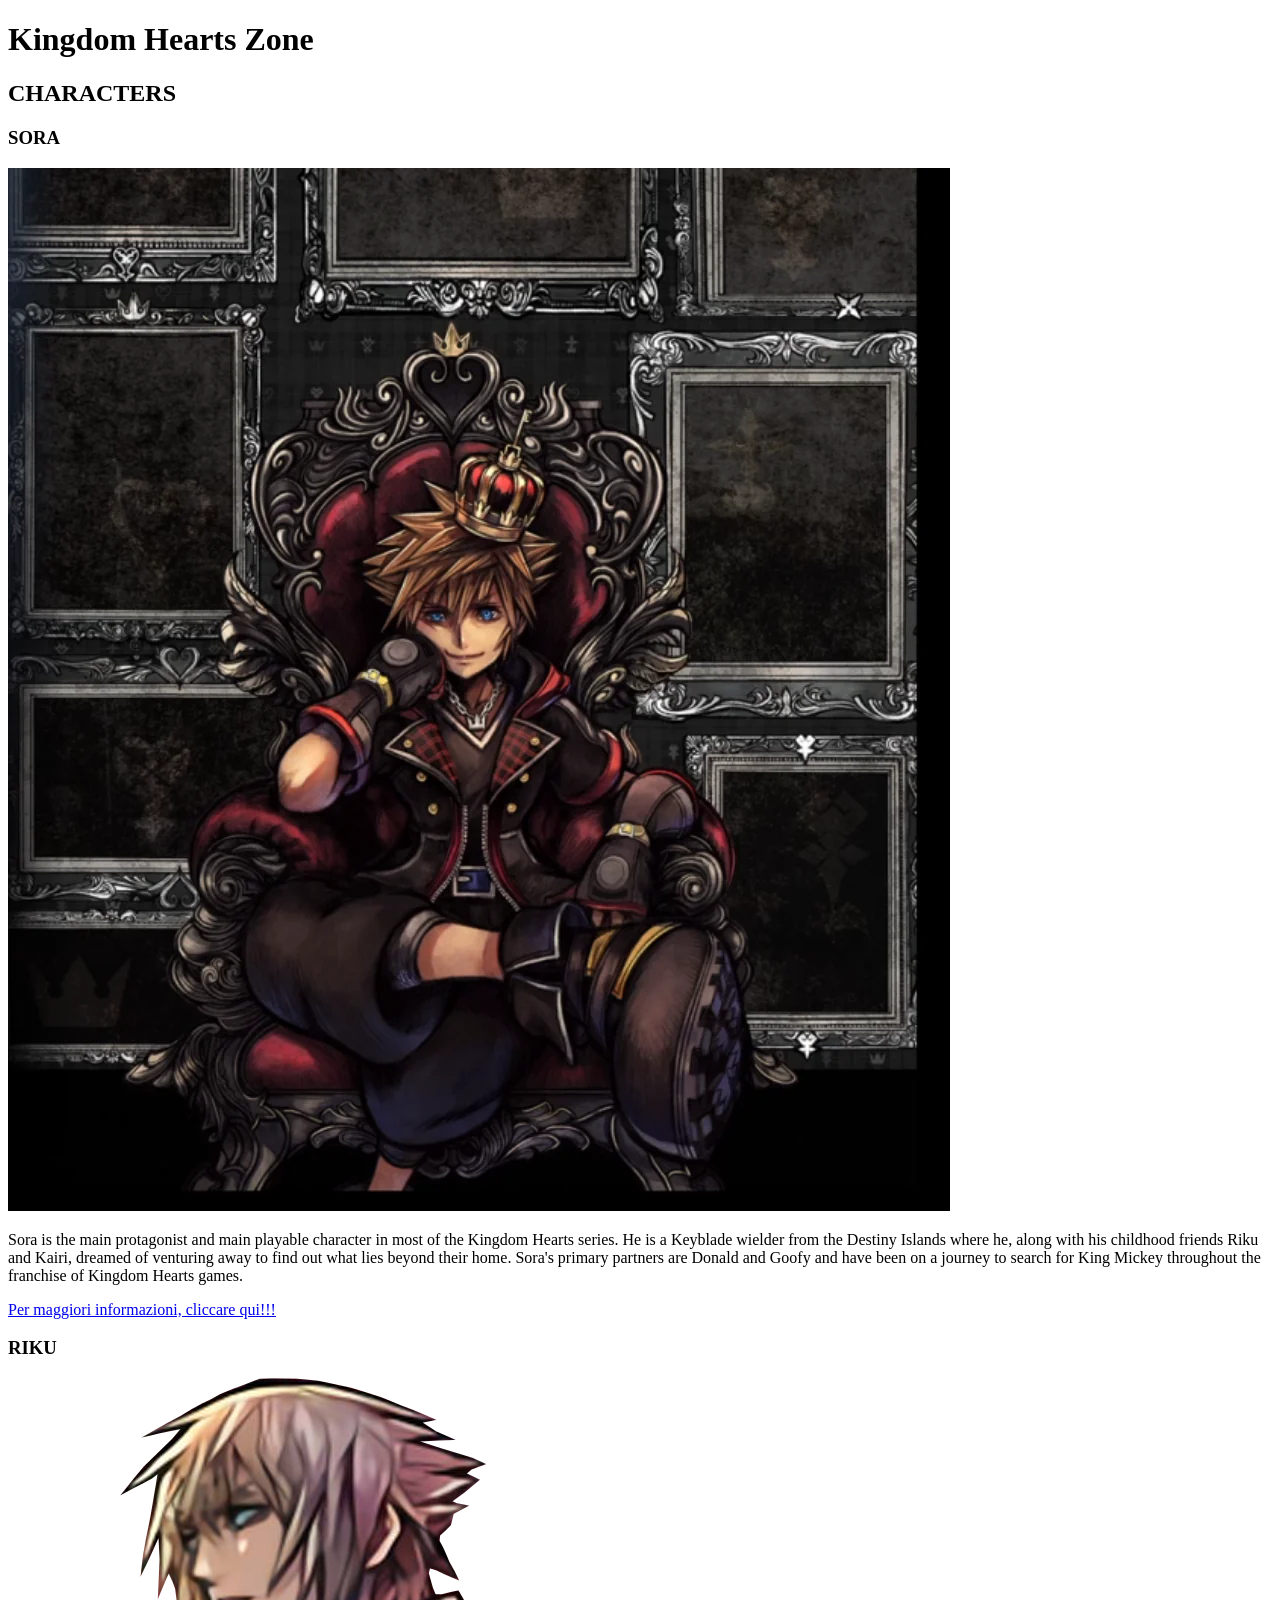
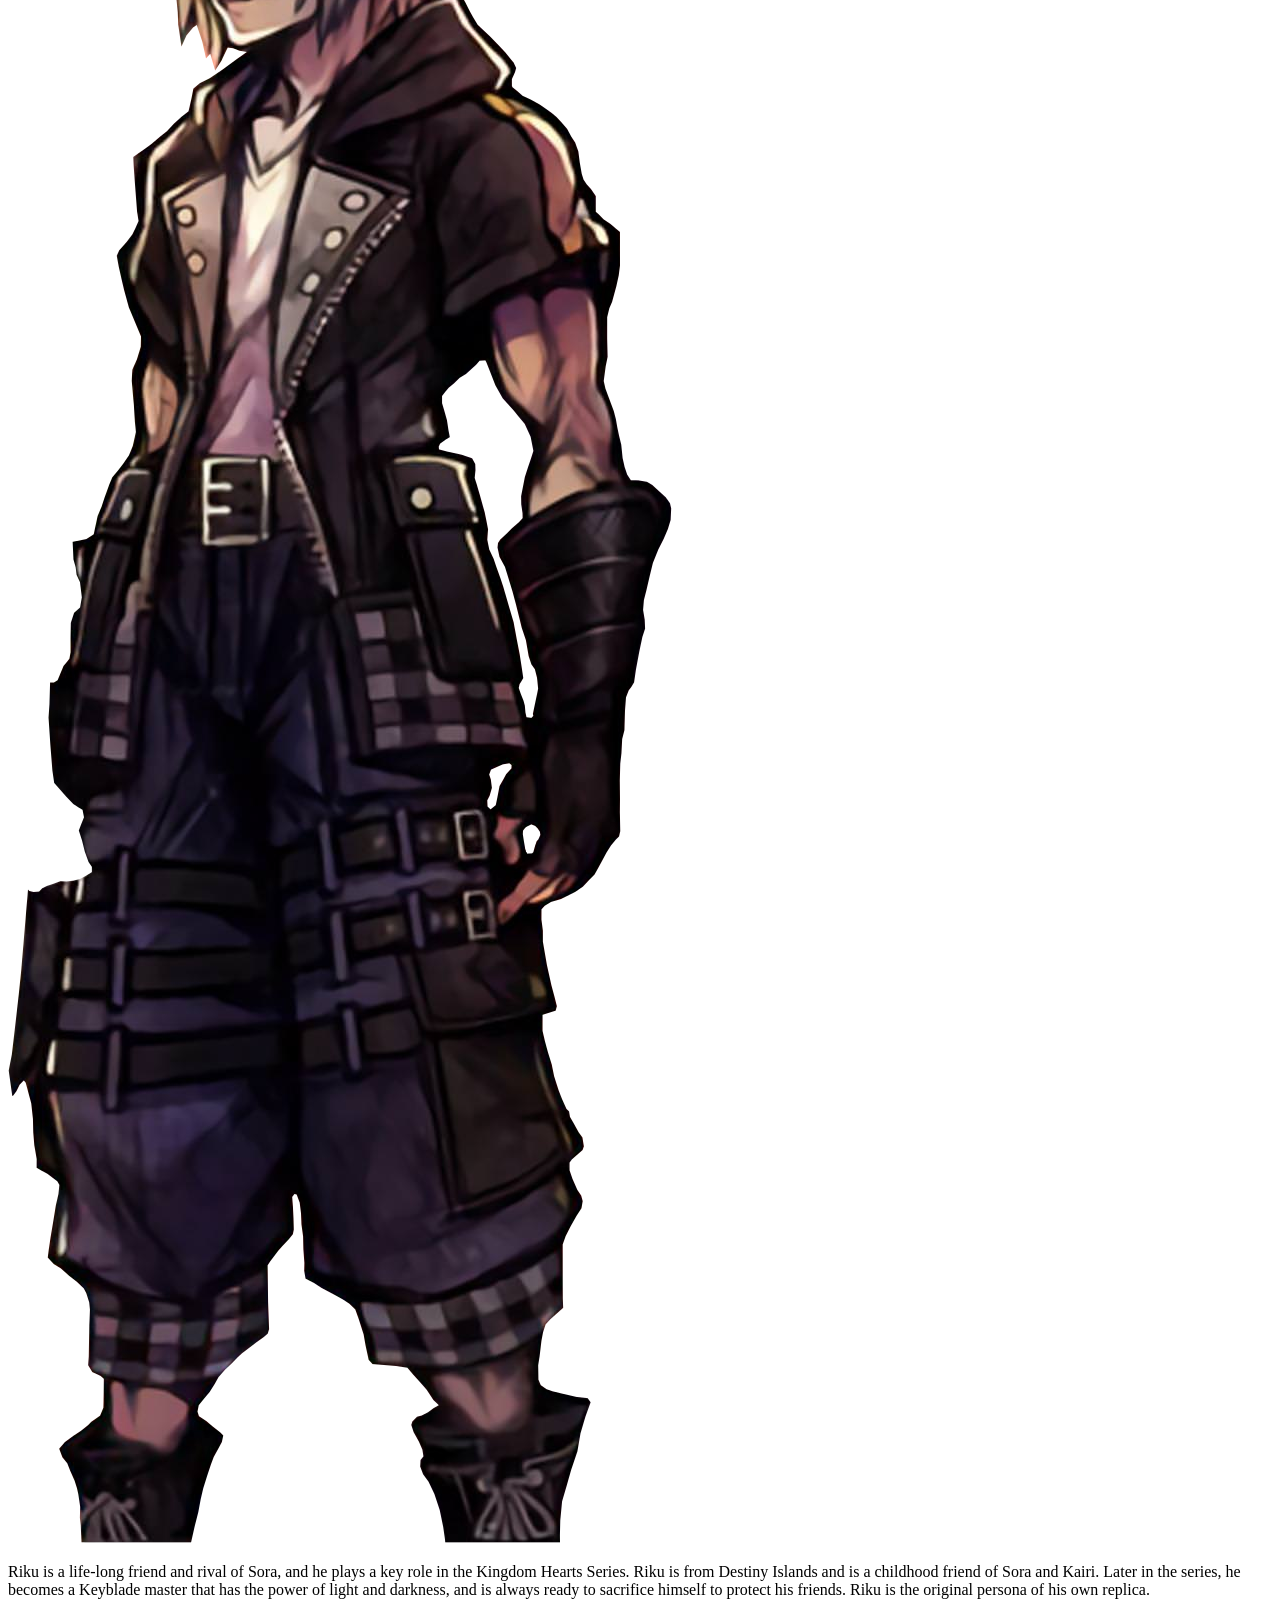
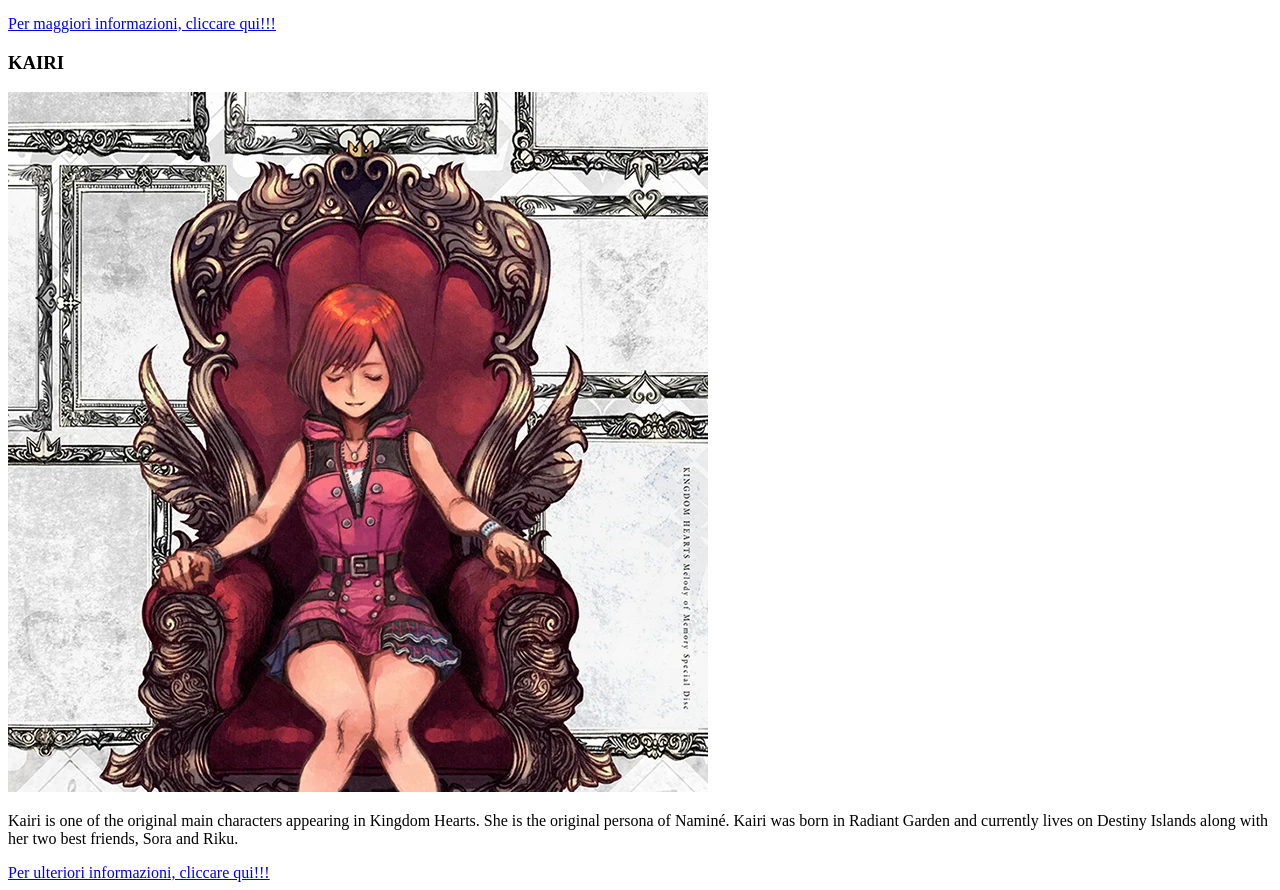
==== index.html @ a8faf241 "Primo passo Khzone" ====
<!DOCTYPE html>
<html lang="<it">
<head>
    <meta charset="UTF-8">
    <meta name="viewport" content="width=device-width, initial-scale=1.0">
    <b><title>KHZ</title></b>
</head>
<body>
     <div>
        <h1><b>Kingdom Hearts Zone</b></h1>
     </div>

<div>
           <h2>CHARACTERS</h2>

         <div>

            <h3><b>SORA</b></h3>

              <a href="https://kingdomhearts.fandom.com/wiki/Sora">
        
            <img src="./media/Sora.webp" title="Sora"></a>

              <p>Sora is the main protagonist and main playable character in most of the Kingdom Hearts series. He is a Keyblade wielder from the Destiny Islands where he, along with his childhood friends Riku and Kairi, dreamed of venturing away to find out what lies beyond their home. Sora's primary partners are Donald and Goofy and have been on a journey to search for King Mickey throughout the franchise of Kingdom Hearts games.</p>

              <a href="https://kingdomhearts.fandom.com/wiki/Sora">Per maggiori informazioni, cliccare qui!!!</a>
            
       
         </div>
    
    <div>

         <h3><b>RIKU</b></h3>

        <a href="https://kingdomhearts.fandom.com/wiki/Riku">
        
        <img src="./media/Riku.png" title="Riku"></a>
        <p>Riku is a life-long friend and rival of Sora, and he plays a key role in the Kingdom Hearts Series. Riku is from Destiny Islands and is a childhood friend of Sora and Kairi. Later in the series, he becomes a Keyblade master that has the power of light and darkness, and is always ready to sacrifice himself to protect his friends. Riku is the original persona of his own replica.</p>
        <a href="https://kingdomhearts.fandom.com/wiki/Riku">Per maggiori informazioni, cliccare qui!!!</a>
       
    </div>

    <div>
        <h3><b>KAIRI</b></h3>
        <a href="https://kingdomhearts.fandom.com/wiki/Kairi">
        
        <img src="./media/Kairi.webp" title="Kairi"></a>
<p>Kairi is one of the original main characters appearing in Kingdom Hearts. She is the original persona of Naminé. Kairi was born in Radiant Garden and currently lives on Destiny Islands along with her two best friends, Sora and Riku.</p>
        <a href="https://kingdomhearts.fandom.com/wiki/Kairi">Per ulteriori informazioni, cliccare qui!!!</a>
    </div>

</body>
</html
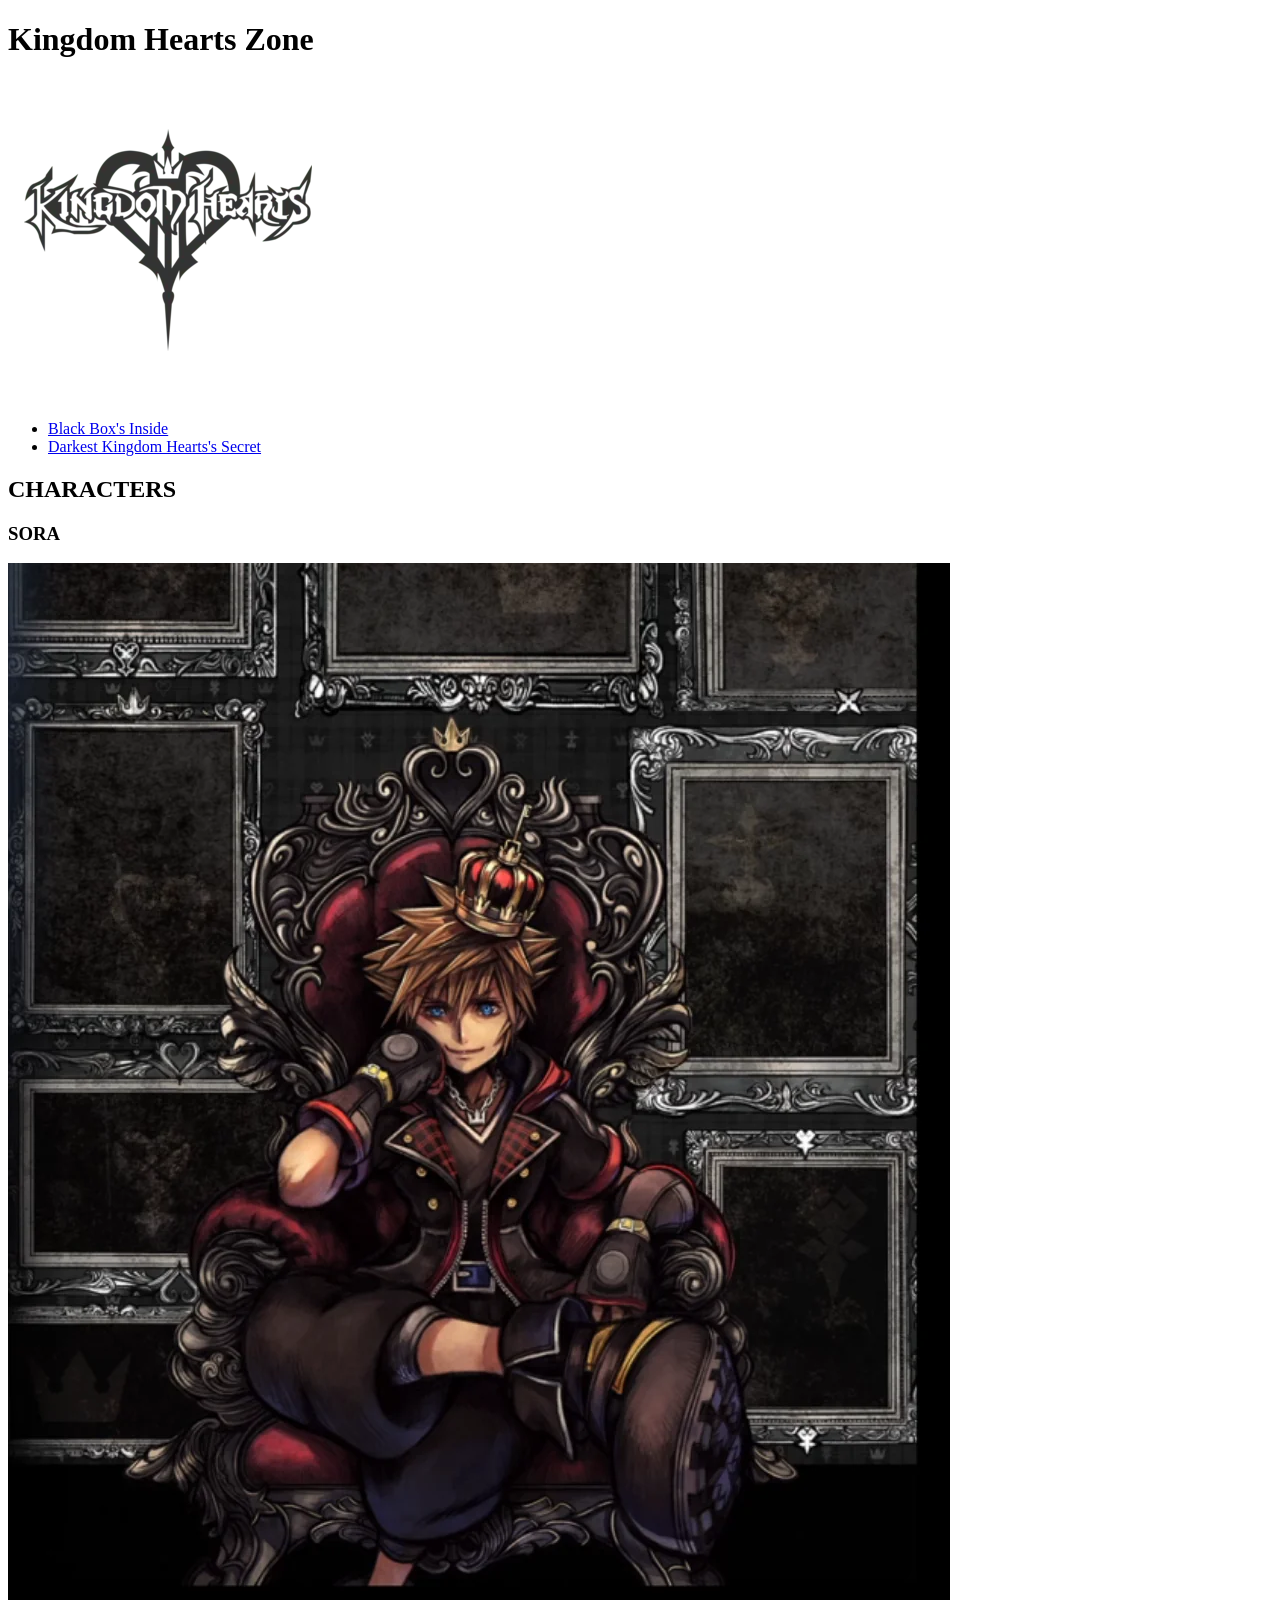
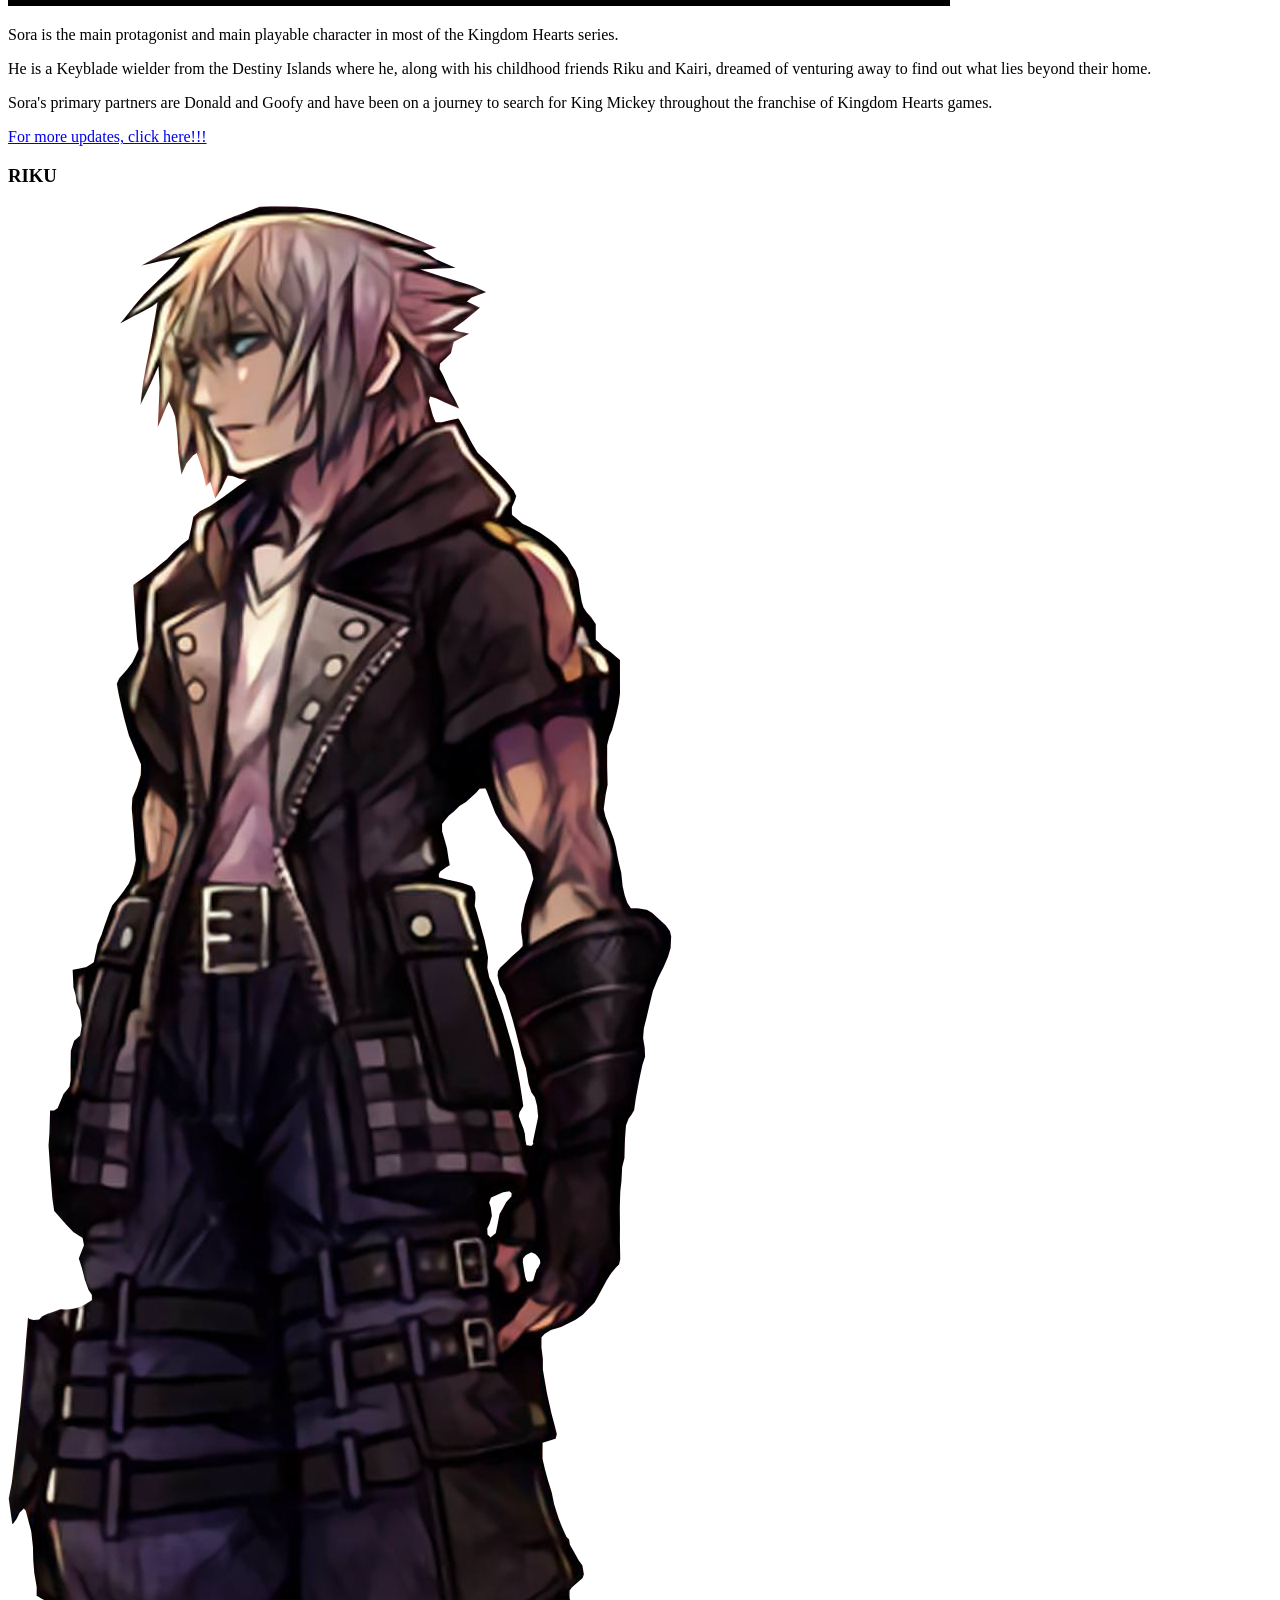
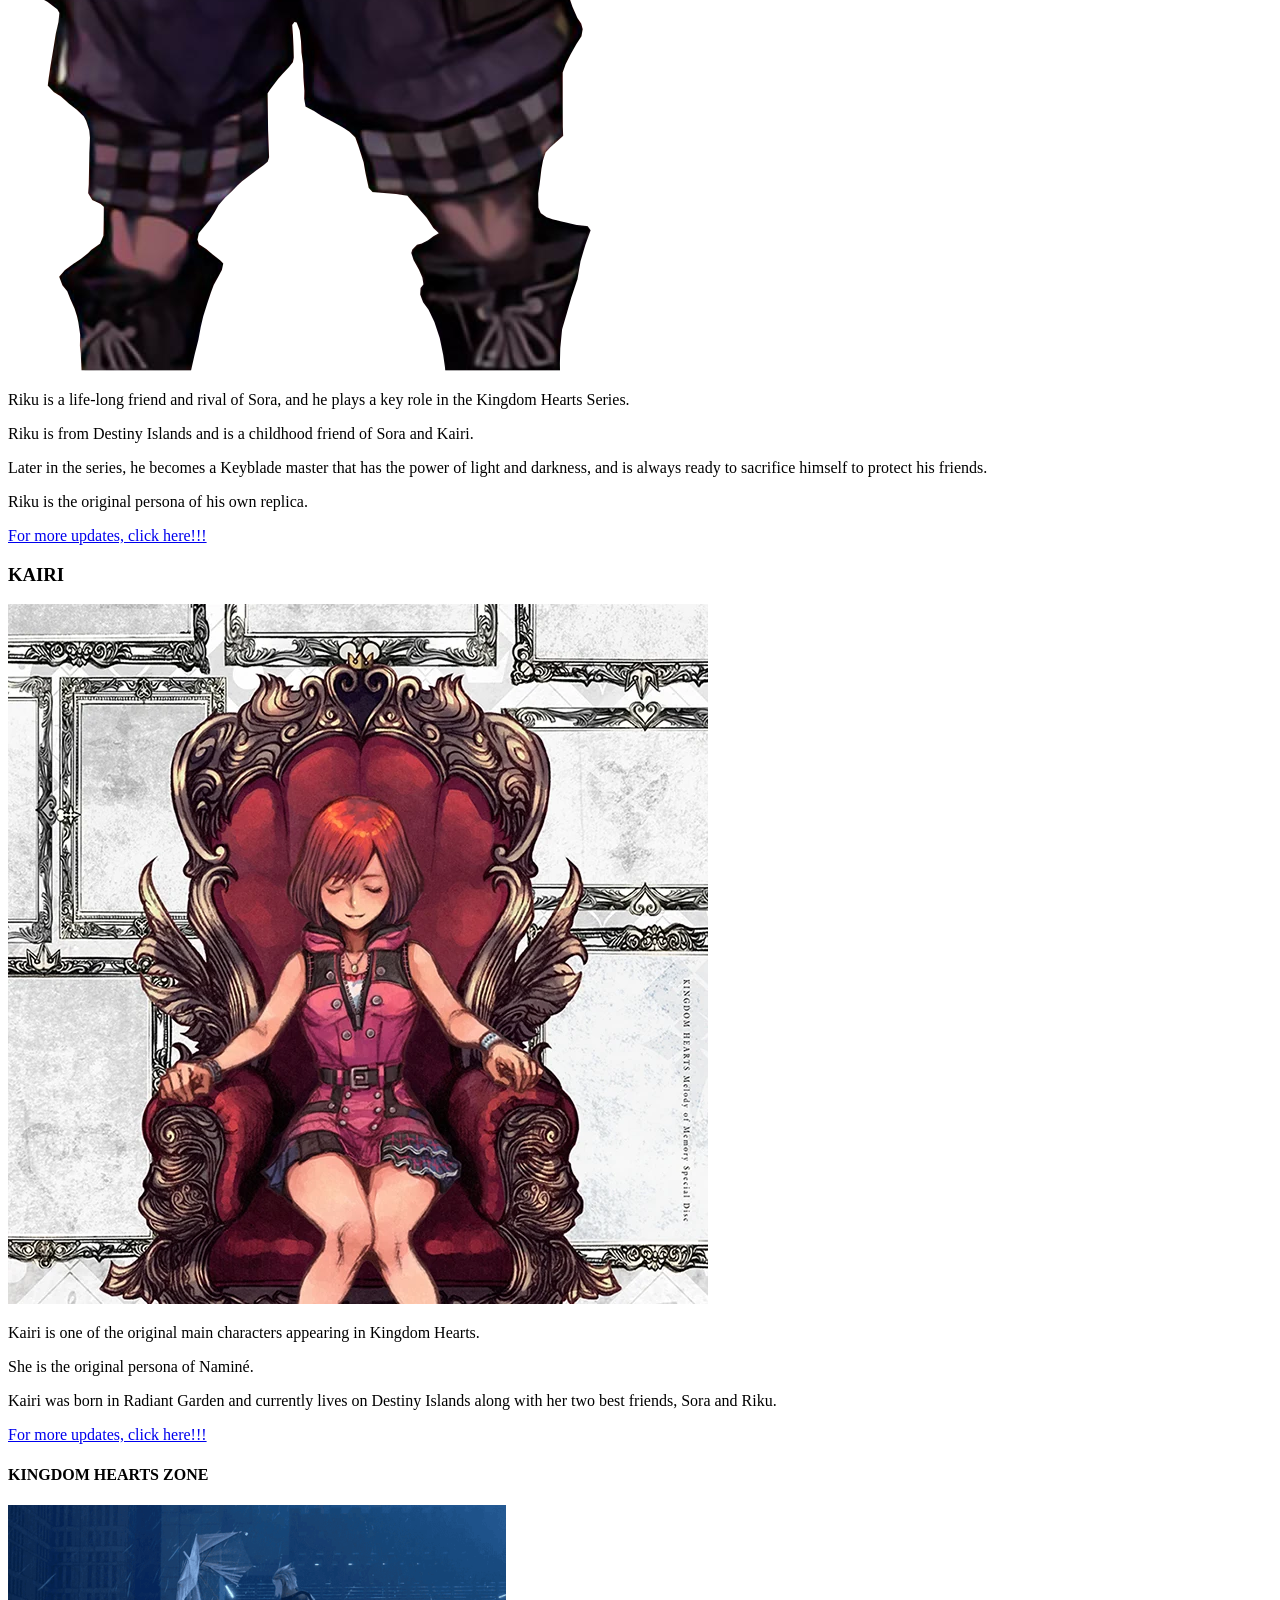
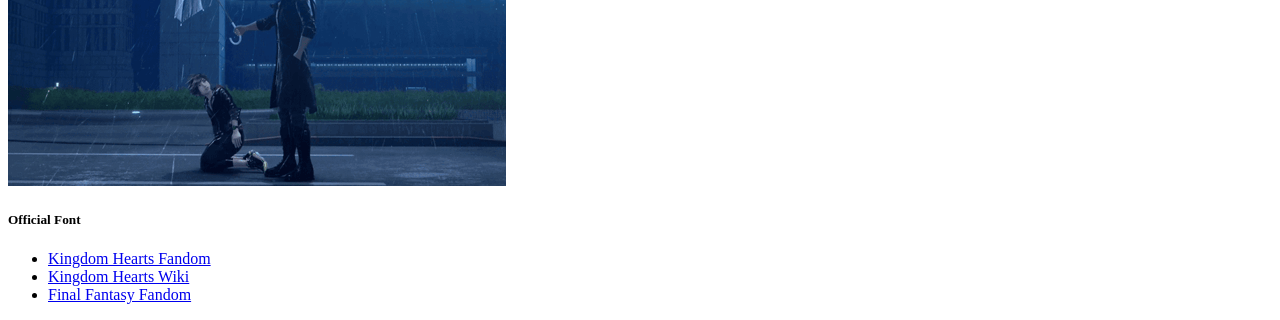
==== commit f17c466b: "HTML Semantico" ====
--- a/index.html
+++ b/index.html
@@ -1,53 +1,116 @@
 <!DOCTYPE html>
-<html lang="<it">
+
+<html lang="<en">
+
 <head>
+
     <meta charset="UTF-8">
+
     <meta name="viewport" content="width=device-width, initial-scale=1.0">
-    <b><title>KHZ</title></b>
-</head>
+
+    <link rel="icon" href="./media/sorri.gif" type="image/gif">
+
+    <title>KHZ</title>
+
+</head> 
+
 <body>
-     <div>
-        <h1><b>Kingdom Hearts Zone</b></h1>
-     </div>
 
-<div>
-           <h2>CHARACTERS</h2>
+ <header>
 
-         <div>
+   <h1><strong>Kingdom Hearts Zone</strong></h1>
 
-            <h3><b>SORA</b></h3>
+ </header>
+  
+  <nav>
+  
+   <img src="./media/logo.webp" alt="Kingdom Hearts Zone Logo" title="One Sky one Destiny">
 
-              <a href="https://kingdomhearts.fandom.com/wiki/Sora">
+    <ul>
+
+     <li><a href="home.html" title="IF YOU DARE, JUST KEEP MOVING FORWARD">Black Box's Inside</a></li>
+     <li><a href="home.html" title="IF YOU DARE, JUST KEEP MOVING FORWARD">Darkest Kingdom Hearts's Secret</a></li>
+
+    </ul>
+
+  </nav>
+
+   <main>
+
+     <h2>CHARACTERS</h2> 
+
+   </main>
+
+   <section>
+    
+    <article>
+
+     <h3><strong>SORA</strong></h3>
+
+      <a href="https://kingdomhearts.fandom.com/wiki/Sora">
         
-            <img src="./media/Sora.webp" title="Sora"></a>
+      <img src="./media/Sora.webp" title="Sora"></a>
 
-              <p>Sora is the main protagonist and main playable character in most of the Kingdom Hearts series. He is a Keyblade wielder from the Destiny Islands where he, along with his childhood friends Riku and Kairi, dreamed of venturing away to find out what lies beyond their home. Sora's primary partners are Donald and Goofy and have been on a journey to search for King Mickey throughout the franchise of Kingdom Hearts games.</p>
+       <p>Sora is the main protagonist and main playable character in most of the Kingdom Hearts series.</p>
+       <p>He is a Keyblade wielder from the Destiny Islands where he, along with his childhood friends Riku and Kairi, dreamed of venturing away to find out what lies beyond their home.</p>
+       <p>Sora's primary partners are Donald and Goofy and have been on a journey to search for King Mickey throughout the franchise of Kingdom Hearts games.</p>
 
-              <a href="https://kingdomhearts.fandom.com/wiki/Sora">Per maggiori informazioni, cliccare qui!!!</a>
+        <a href="https://kingdomhearts.fandom.com/wiki/Sora">For more updates, click here!!!</a>
             
+    </article>
+    
+    <article>
+
+     <h3><strong>RIKU</strong></h3>
+
+      <a href="https://kingdomhearts.fandom.com/wiki/Riku">
+        
+       <img src="./media/Riku.png" alt="Riku" title="Riku"></a>
+
+        <p>Riku is a life-long friend and rival of Sora, and he plays a key role in the Kingdom Hearts Series.</p>
+        <p>Riku is from Destiny Islands and is a childhood friend of Sora and Kairi.</p>
+        <p>Later in the series, he becomes a Keyblade master that has the power of light and darkness, and is always ready to sacrifice himself to protect his friends.</p>
+        <p>Riku is the original persona of his own replica.</p>
+
+         <a href="https://kingdomhearts.fandom.com/wiki/Riku">For more updates, click here!!!</a>
        
-         </div>
-    
-    <div>
+    </article>
 
-         <h3><b>RIKU</b></h3>
+    <article>
 
-        <a href="https://kingdomhearts.fandom.com/wiki/Riku">
+     <h3><strong>KAIRI</strong></h3>
+
+      <a href="https://kingdomhearts.fandom.com/wiki/Kairi">
         
-        <img src="./media/Riku.png" title="Riku"></a>
-        <p>Riku is a life-long friend and rival of Sora, and he plays a key role in the Kingdom Hearts Series. Riku is from Destiny Islands and is a childhood friend of Sora and Kairi. Later in the series, he becomes a Keyblade master that has the power of light and darkness, and is always ready to sacrifice himself to protect his friends. Riku is the original persona of his own replica.</p>
-        <a href="https://kingdomhearts.fandom.com/wiki/Riku">Per maggiori informazioni, cliccare qui!!!</a>
-       
-    </div>
+       <img src="./media/Kairi.webp" alt="Kairi" title="Kairi"></a>
 
-    <div>
-        <h3><b>KAIRI</b></h3>
-        <a href="https://kingdomhearts.fandom.com/wiki/Kairi">
-        
-        <img src="./media/Kairi.webp" title="Kairi"></a>
-<p>Kairi is one of the original main characters appearing in Kingdom Hearts. She is the original persona of Naminé. Kairi was born in Radiant Garden and currently lives on Destiny Islands along with her two best friends, Sora and Riku.</p>
-        <a href="https://kingdomhearts.fandom.com/wiki/Kairi">Per ulteriori informazioni, cliccare qui!!!</a>
-    </div>
+        <p>Kairi is one of the original main characters appearing in Kingdom Hearts.</p>
+        <p>She is the original persona of Naminé.</p>
+        <p>Kairi was born in Radiant Garden and currently lives on Destiny Islands along with her two best friends, Sora and Riku.</p>
+ 
+         <a href="https://kingdomhearts.fandom.com/wiki/Kairi">For more updates, click here!!!</a>
+
+    </article>
+
+  </section>
+
+  <footer>
+
+   <h4><strong>KINGDOM HEARTS ZONE</strong></h4>
+
+   <img src="./media/xeno.gif" alt="Animated Young Xehanort and Sora Gif">
+
+    <h5><strong>Official Font</strong></h5>
+
+    <ul>
+      <li><a href="https://kingdomhearts.fandom.com/wiki/Wiki" title="Click Here">Kingdom Hearts Fandom</a></li>
+      <li><a href="https://www.khwiki.com/" title="Click Here">Kingdom Hearts Wiki</a></li>
+      <li><a href="https://finalfantasy.fandom.com/it/wiki/Pagina_principale" title="Click Here">Final Fantasy Fandom</a></li>
+
+    </ul>
+
+  </footer>
 
 </body>
+
 </html
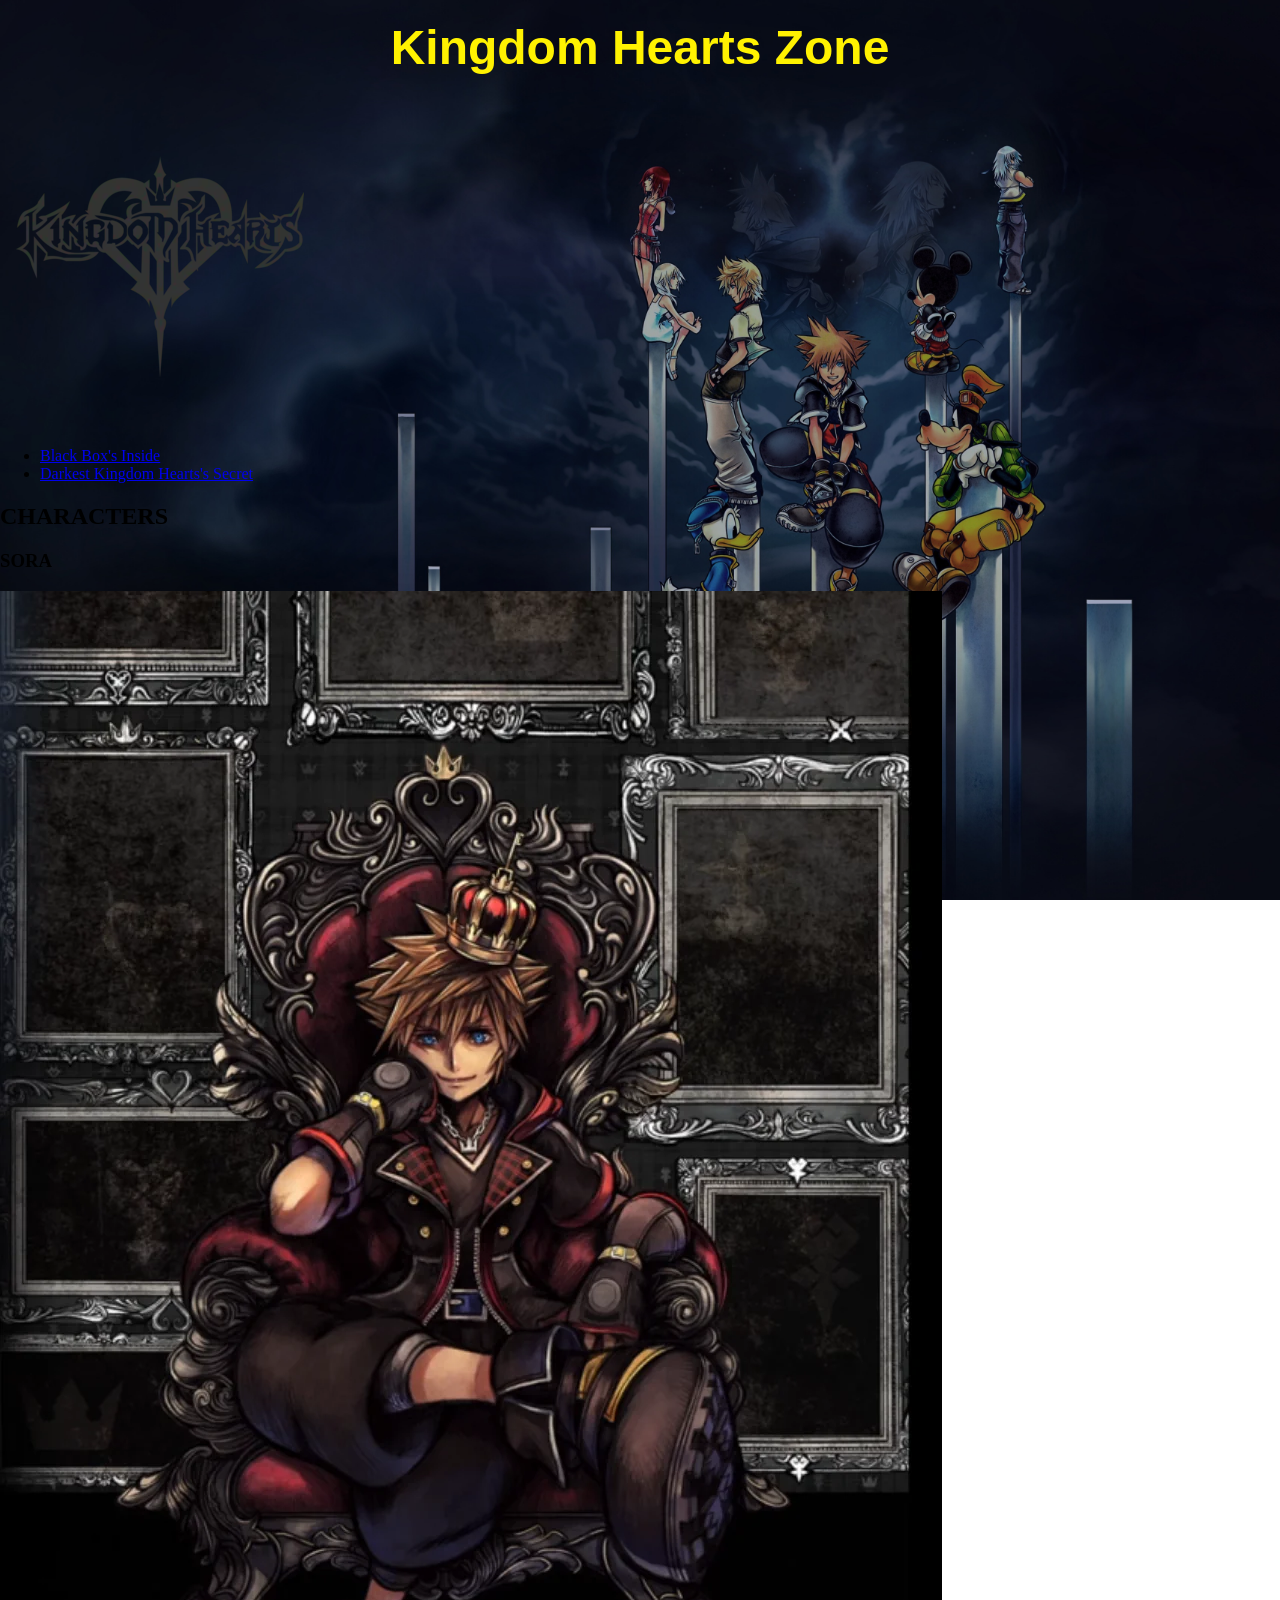
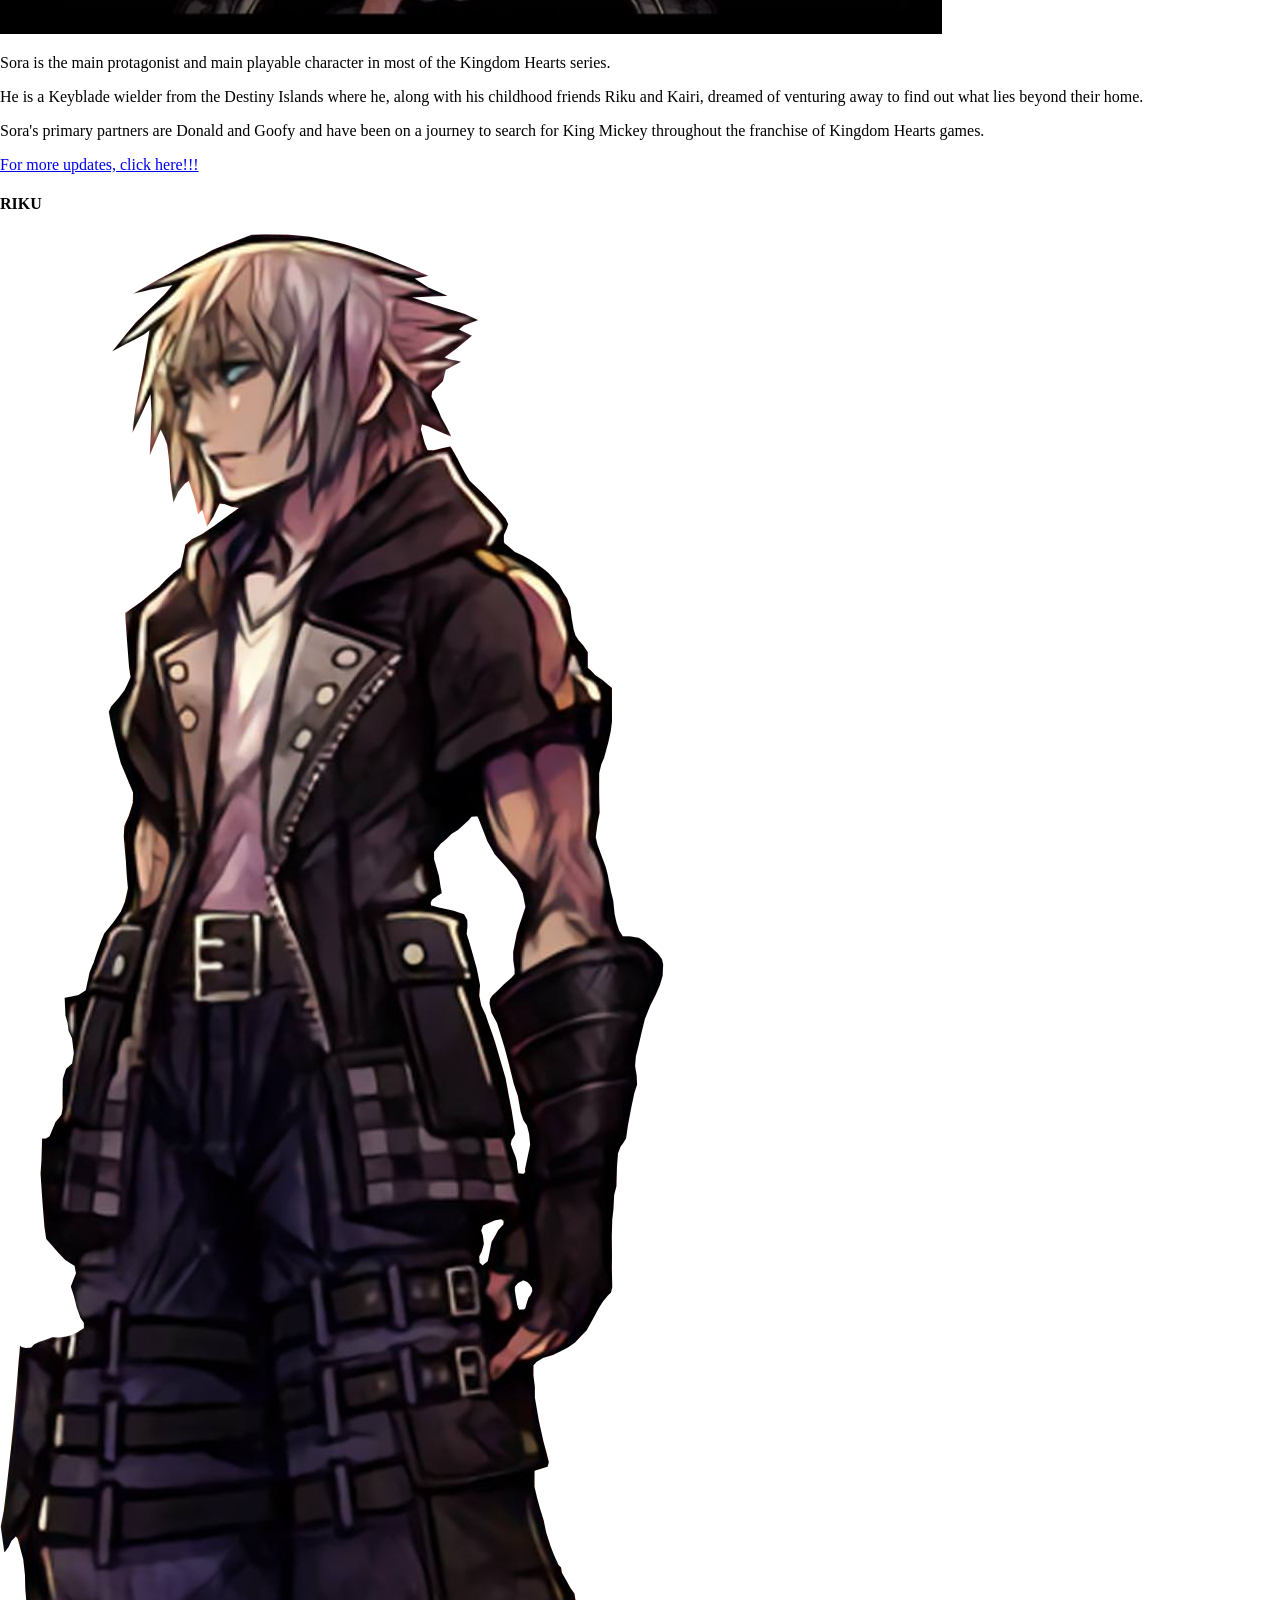
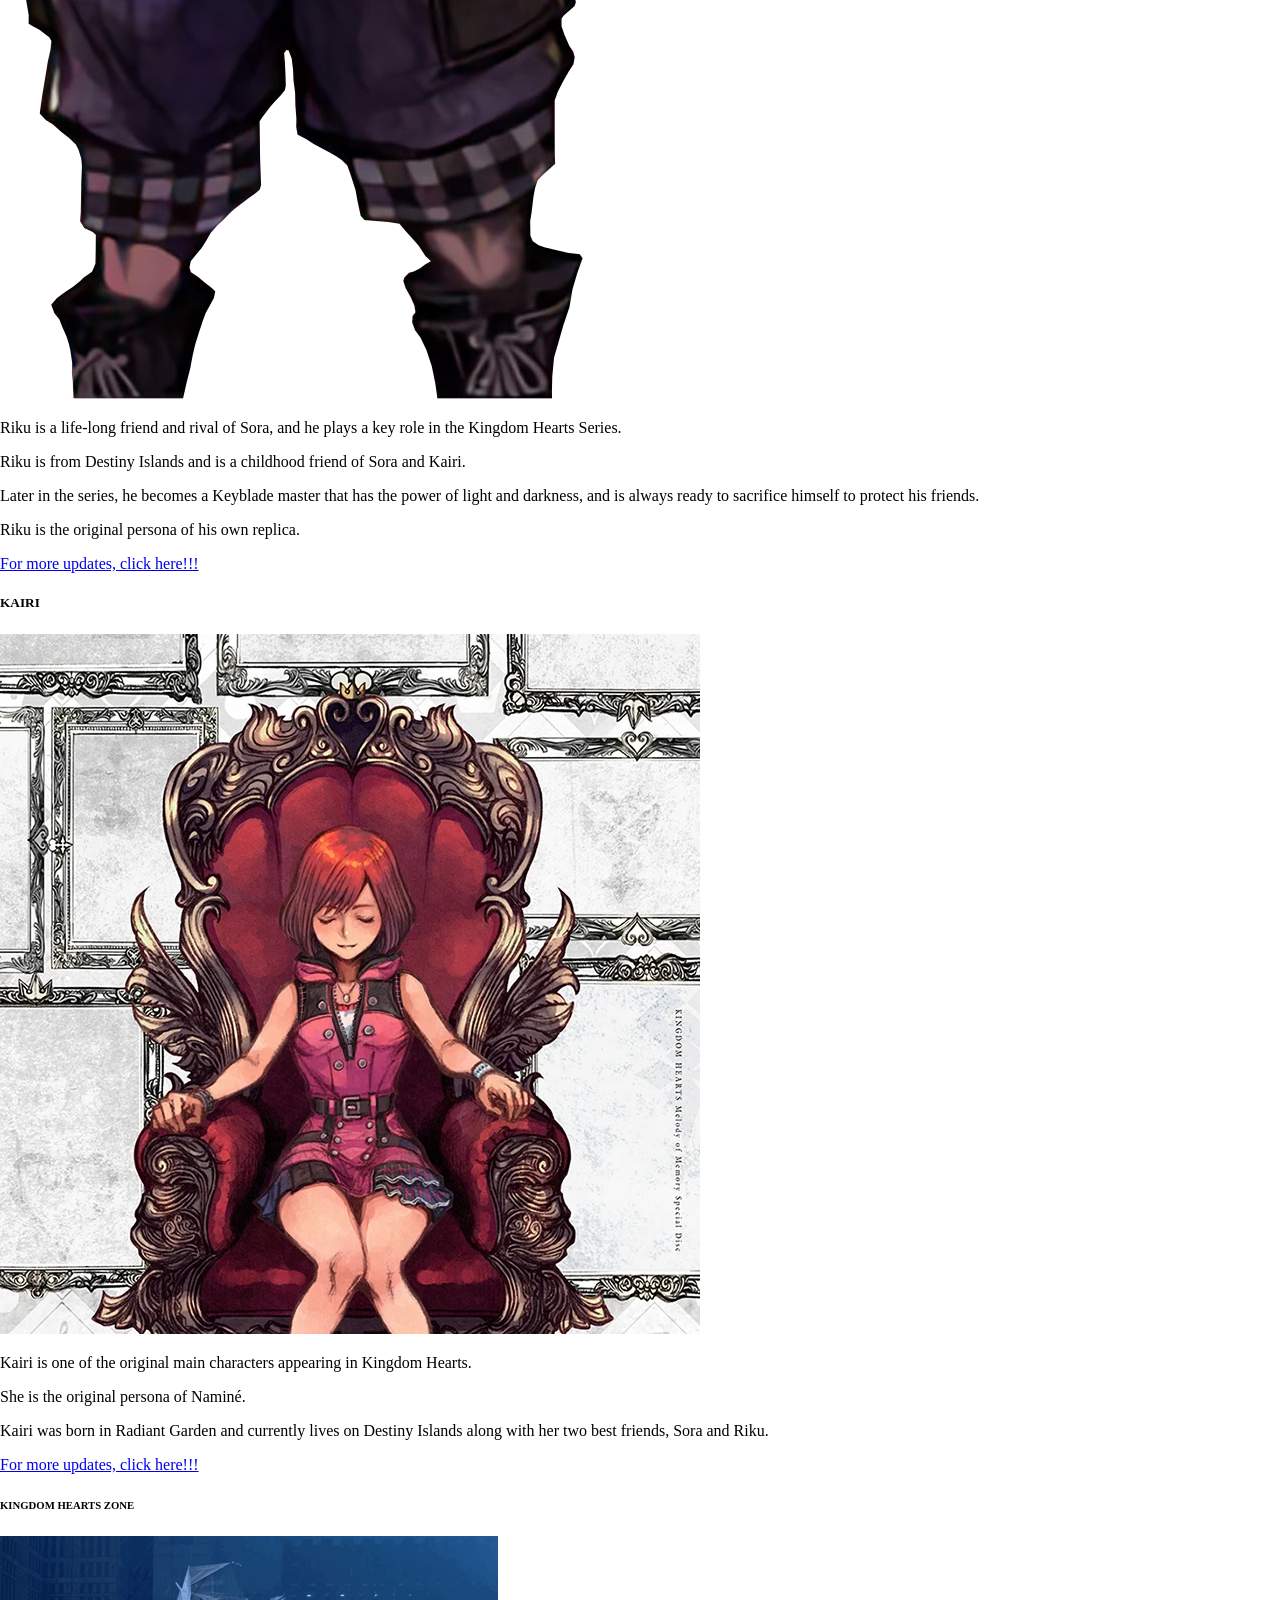
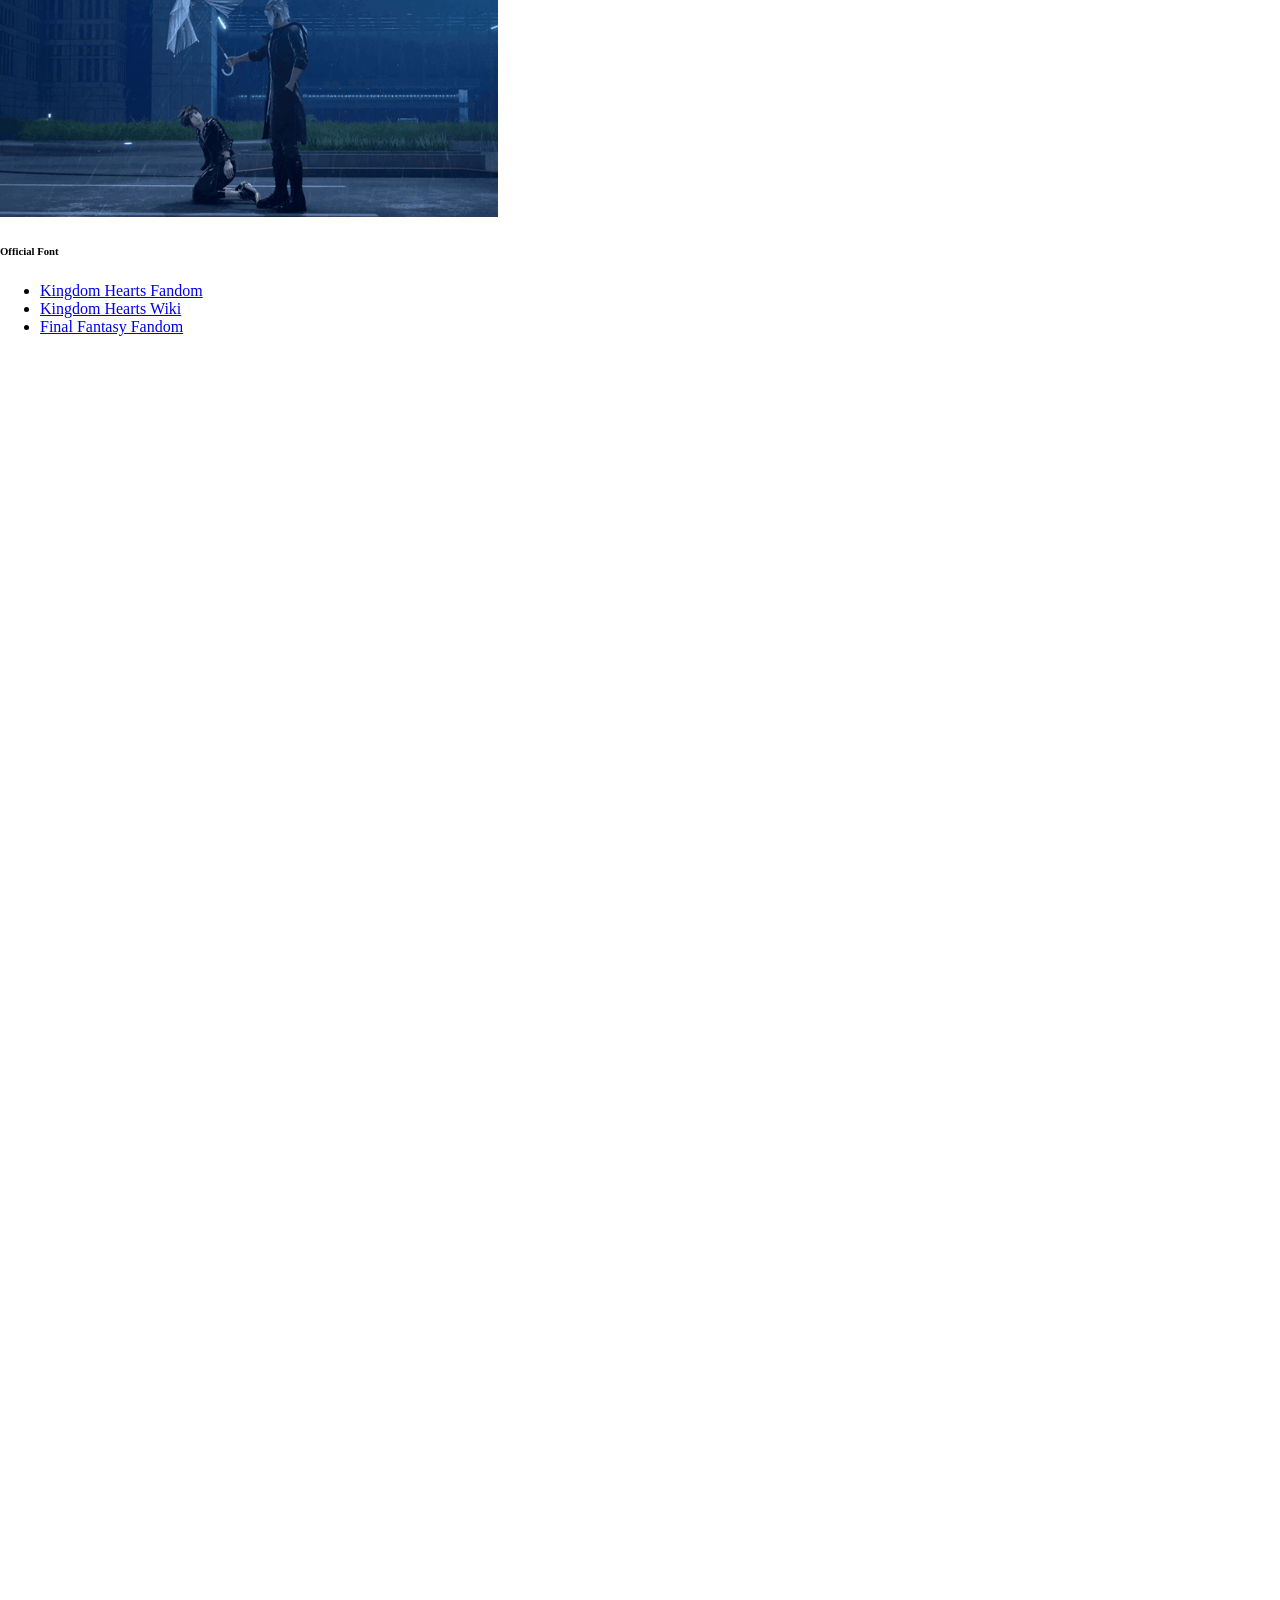
==== commit 64af898c: "recupero" ====
--- a/index.html
+++ b/index.html
@@ -1,6 +1,6 @@
 <!DOCTYPE html>
 
-<html lang="<en">
+<html lang="en">
 
 <head>
 
@@ -8,7 +8,9 @@
 
     <meta name="viewport" content="width=device-width, initial-scale=1.0">
 
-    <link rel="icon" href="./media/sorri.gif" type="image/gif">
+    <link rel="icon" href="./media/sorri.gif" type="image/gif" sizes="200x142">
+
+    <link rel="stylesheet" href="./style.css">
 
     <title>KHZ</title>
 
@@ -25,8 +27,7 @@
   <nav>
   
    <img src="./media/logo.webp" alt="Kingdom Hearts Zone Logo" title="One Sky one Destiny">
-
-    <ul>
+    <ul> 
 
      <li><a href="home.html" title="IF YOU DARE, JUST KEEP MOVING FORWARD">Black Box's Inside</a></li>
      <li><a href="home.html" title="IF YOU DARE, JUST KEEP MOVING FORWARD">Darkest Kingdom Hearts's Secret</a></li>
@@ -61,7 +62,7 @@
     
     <article>
 
-     <h3><strong>RIKU</strong></h3>
+     <h4><strong>RIKU</strong></h4>
 
       <a href="https://kingdomhearts.fandom.com/wiki/Riku">
         
@@ -78,7 +79,7 @@
 
     <article>
 
-     <h3><strong>KAIRI</strong></h3>
+     <h5><strong>KAIRI</strong></h5>
 
       <a href="https://kingdomhearts.fandom.com/wiki/Kairi">
         
@@ -96,11 +97,11 @@
 
   <footer>
 
-   <h4><strong>KINGDOM HEARTS ZONE</strong></h4>
+   <h6><strong>KINGDOM HEARTS ZONE</strong></h6>
 
    <img src="./media/xeno.gif" alt="Animated Young Xehanort and Sora Gif">
 
-    <h5><strong>Official Font</strong></h5>
+    <h6><strong>Official Font</strong></h6>
 
     <ul>
       <li><a href="https://kingdomhearts.fandom.com/wiki/Wiki" title="Click Here">Kingdom Hearts Fandom</a></li>
--- a/style.css
+++ b/style.css
@@ -0,0 +1,26 @@
+
+html, body {
+    height: 300%;
+    margin:0;
+}
+
+body::before {
+    content: "";
+    position: fixed;
+    inset: 0;
+    background-image: url('./media/KH.jpg');
+    background-size: cover;
+    background-repeat: no-repeat;
+    background-position: center center;
+    z-index: -1;
+    background-color: #000;  
+   
+}
+
+h1 {
+    font-family: 'KHData.otf', sans-serif;
+    font-size: 3em;
+    color: #fff201;
+    text-align: center;
+    margin-top: 20px;
+}
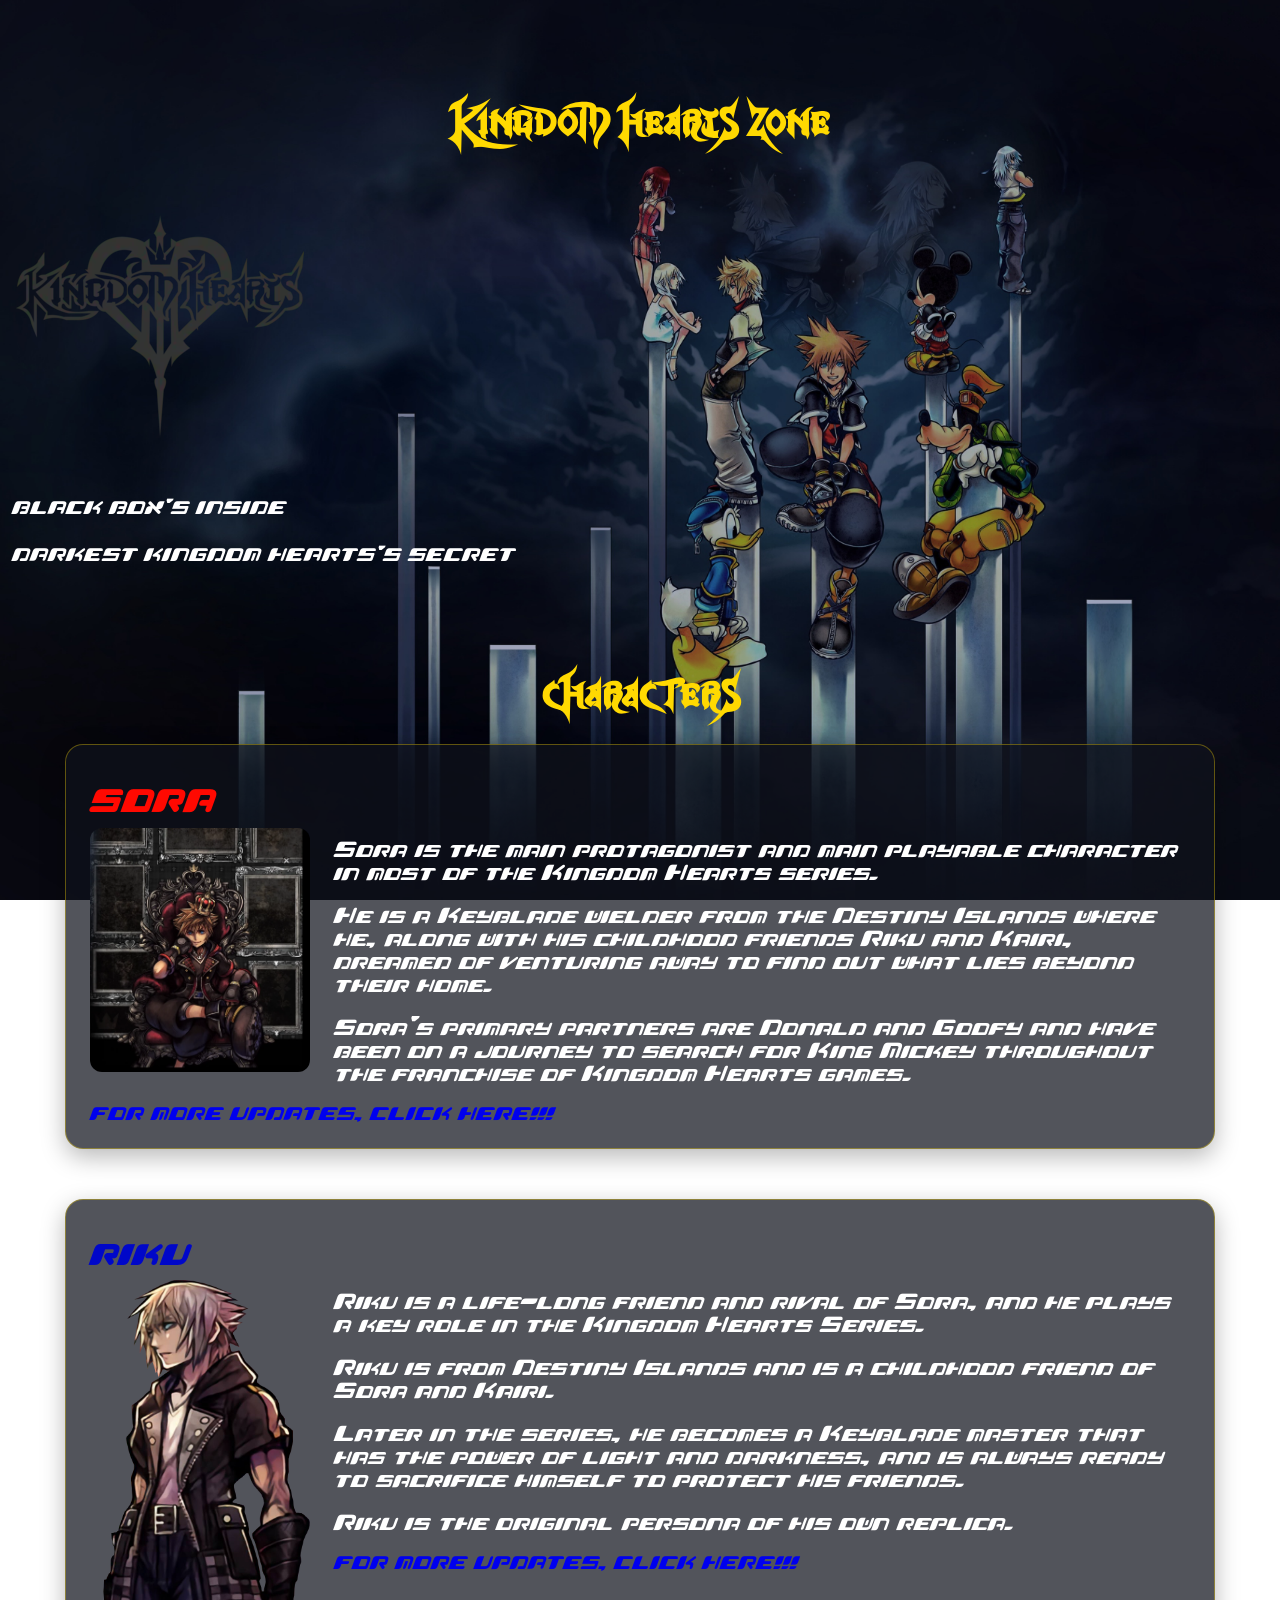
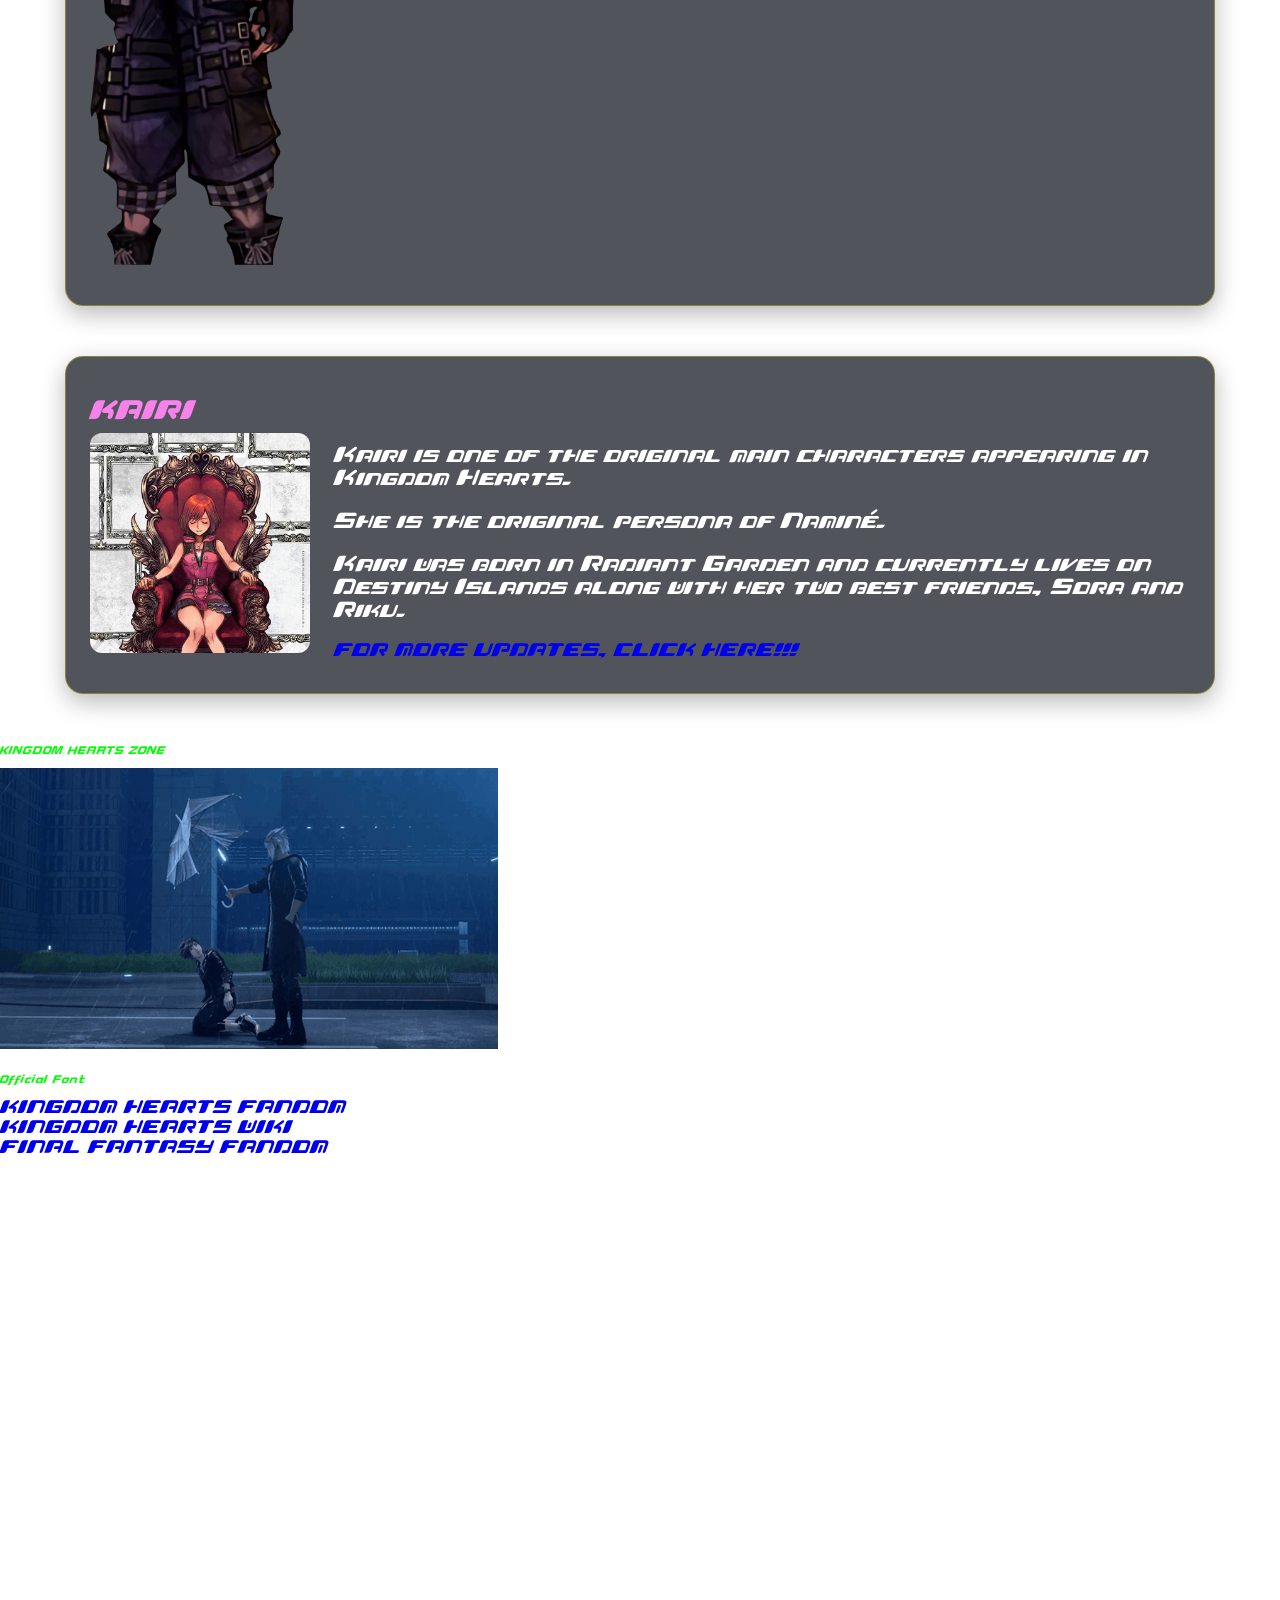
==== commit df2373b3: "Stile" ====
--- a/index.html
+++ b/index.html
@@ -27,10 +27,11 @@
   <nav>
   
    <img src="./media/logo.webp" alt="Kingdom Hearts Zone Logo" title="One Sky one Destiny">
+   
     <ul> 
 
-     <li><a href="home.html" title="IF YOU DARE, JUST KEEP MOVING FORWARD">Black Box's Inside</a></li>
-     <li><a href="home.html" title="IF YOU DARE, JUST KEEP MOVING FORWARD">Darkest Kingdom Hearts's Secret</a></li>
+     <li><a class="nav-link" href="home.html" title="IF YOU DARE, JUST KEEP MOVING FORWARD">Black Box's Inside</a></li>
+     <li><a class="nav-link" href="home.html" title="IF YOU DARE, JUST KEEP MOVING FORWARD">Darkest Kingdom Hearts's Secret</a></li>
 
     </ul>
 
@@ -48,7 +49,7 @@
 
      <h3><strong>SORA</strong></h3>
 
-      <a href="https://kingdomhearts.fandom.com/wiki/Sora">
+      <a class="img-link" href="https://kingdomhearts.fandom.com/wiki/Sora">
         
       <img src="./media/Sora.webp" title="Sora"></a>
 
@@ -64,7 +65,7 @@
 
      <h4><strong>RIKU</strong></h4>
 
-      <a href="https://kingdomhearts.fandom.com/wiki/Riku">
+      <a class="img-link" href="https://kingdomhearts.fandom.com/wiki/Riku">
         
        <img src="./media/Riku.png" alt="Riku" title="Riku"></a>
 
@@ -81,7 +82,7 @@
 
      <h5><strong>KAIRI</strong></h5>
 
-      <a href="https://kingdomhearts.fandom.com/wiki/Kairi">
+      <a class="img-link" href="https://kingdomhearts.fandom.com/wiki/Kairi">
         
        <img src="./media/Kairi.webp" alt="Kairi" title="Kairi"></a>
 
--- a/style.css
+++ b/style.css
@@ -3,6 +3,31 @@
     height: 300%;
     margin:0;
 }
+
+@font-face {
+    font-family: 'KHTitle';
+    src: url('font/KHTitle.woff2') format('woff2'),
+         url('font/KHTitle.otf') format('opentype');
+    font-weight: normal;
+    font-style: normal;
+}
+
+@font-face {
+    font-family: 'KHGummi';
+    src: url('font/KHGummi.woff2') format('woff2'),
+         url('font/KHGummi.otf') format('opentype');
+    font-weight: normal;
+    font-style: normal;
+}
+
+@font-face {
+    font-family: 'KHMenuItalic';
+    src: url('font/KHMenuItalic.woff2') format('woff2'),
+         url('font/KHMenuItalic.otf') format('opentype');
+    font-weight: normal;
+    font-style: normal;
+}
+
 
 body::before {
     content: "";
@@ -17,10 +42,159 @@
    
 }
 
-h1 {
-    font-family: 'KHData.otf', sans-serif;
-    font-size: 3em;
-    color: #fff201;
+h1, h2 {
+    font-family: 'KHTitle', sans-serif;
+    font-size: 2rem;
+    color: #ffd901;
+    text-align: center;
+    margin-top: 100px;
+}
+
+section {
+    padding: 0 20px;
+}
+
+article {
+    max-width: 1100px;
+    margin: 0 auto 50px;
+    padding: 20px 24px 24px;
+    overflow: hidden;
+    background: rgba(16, 18, 28, 0.72);
+    border: 1px solid rgba(255, 217, 1, 0.35);
+    border-radius: 18px;
+    box-shadow: 0 8px 24px rgba(0, 0, 0, 0.28);
+    transition: transform 0.25s ease, box-shadow 0.25s ease, border-color 0.25s ease;
+}
+
+article:hover {
+    transform: translateY(-2px);
+    border-color: rgba(255, 217, 1, 0.7);
+    box-shadow: 0 12px 30px rgba(0, 0, 0, 0.35);
+}
+
+p {
+    font-family: 'KHGummi', sans-serif;
+    font-size: 1.2rem;
+    color: #fff;
     text-align: center;
     margin-top: 20px;
+}
+
+article p {
+    text-align: left;
+}
+
+ul {
+    list-style-type: none;
+    margin: 0;
+    padding: 0;
+}
+
+li {
+    list-style: none;
+}
+
+a {
+    text-decoration: none;
+    font-family: 'KHGummi', sans-serif;
+    text-transform: uppercase;
+}
+
+a:active {
+    color: #ffd901;
+    transition: 0.3s;
+}
+
+nav ul li {
+    margin-bottom: 12px;
+}
+
+nav a.nav-link {
+    display: block;
+    padding: 8px 12px;
+    border-radius: 8px;
+    color: #fff;
+    background: transparent;
+}
+
+nav li:hover a.nav-link,
+nav li:focus-within a.nav-link {
+    color: #ffd901 !important;
+    background-color: #cc1c1c !important;
+    transition: 0.3s;
+}
+
+.img-link:hover,
+.img-link:active,
+.img-link:focus {
+    background-color: transparent !important;
+    color: inherit !important;
+}
+
+h3,h4,h5,h6 {
+    font-family: 'KHGummi', sans-serif;
+    text-align: left;
+    margin-top: 20px;
+    margin-bottom: 10px;
+    letter-spacing: 1px;
+}
+
+h3 {
+    color: #ff0901;
+    font-size: 1.7rem;
+}
+
+h4 {
+    color: #0007c9;
+    font-size: 1.55rem;
+}
+
+h5 {
+    color: #f881ec;
+    font-size: 1.4rem;
+}
+
+h6 {
+    font-family: 'KHMenuItalic', sans-serif;
+    color: #00ff00;
+}
+
+.img-link,
+.img-link:hover,
+.img-link:active,
+.img-link:focus {
+    float: left;
+    margin: 0 24px 16px 0;
+    text-decoration: none;
+    line-height: 0;
+    border: none;
+    outline: none;
+    padding: 0;
+}
+
+.img-link img {
+    display: block;
+    width: 220px;
+    height: auto;
+    border: none;
+    border-radius: 12px;
+}
+
+@media (max-width: 640px) {
+    .img-link,
+    .img-link:hover,
+    .img-link:active,
+    .img-link:focus {
+        float: none;
+        display: block;
+        margin: 0 0 16px;
+    }
+
+    .img-link img {
+        width: 100%;
+    }
+
+    article p {
+        text-align: center;
+    }
 }
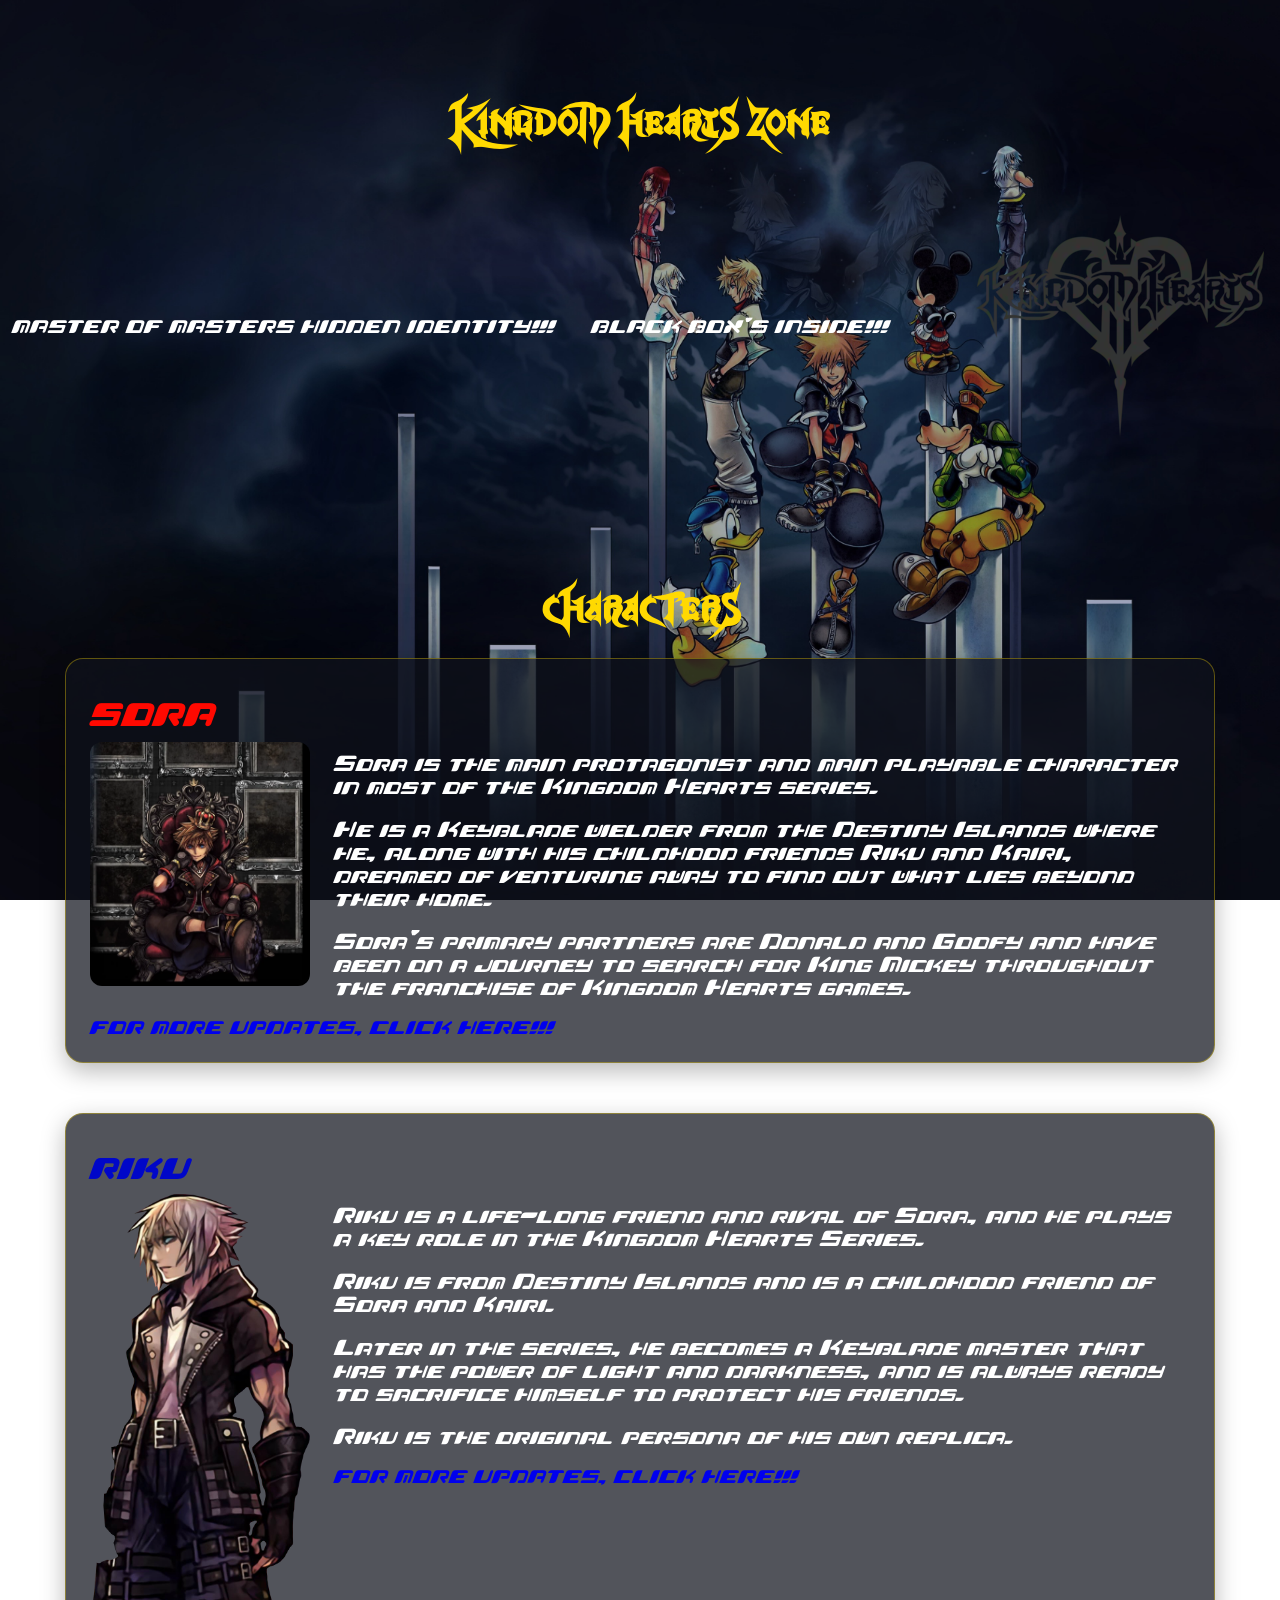
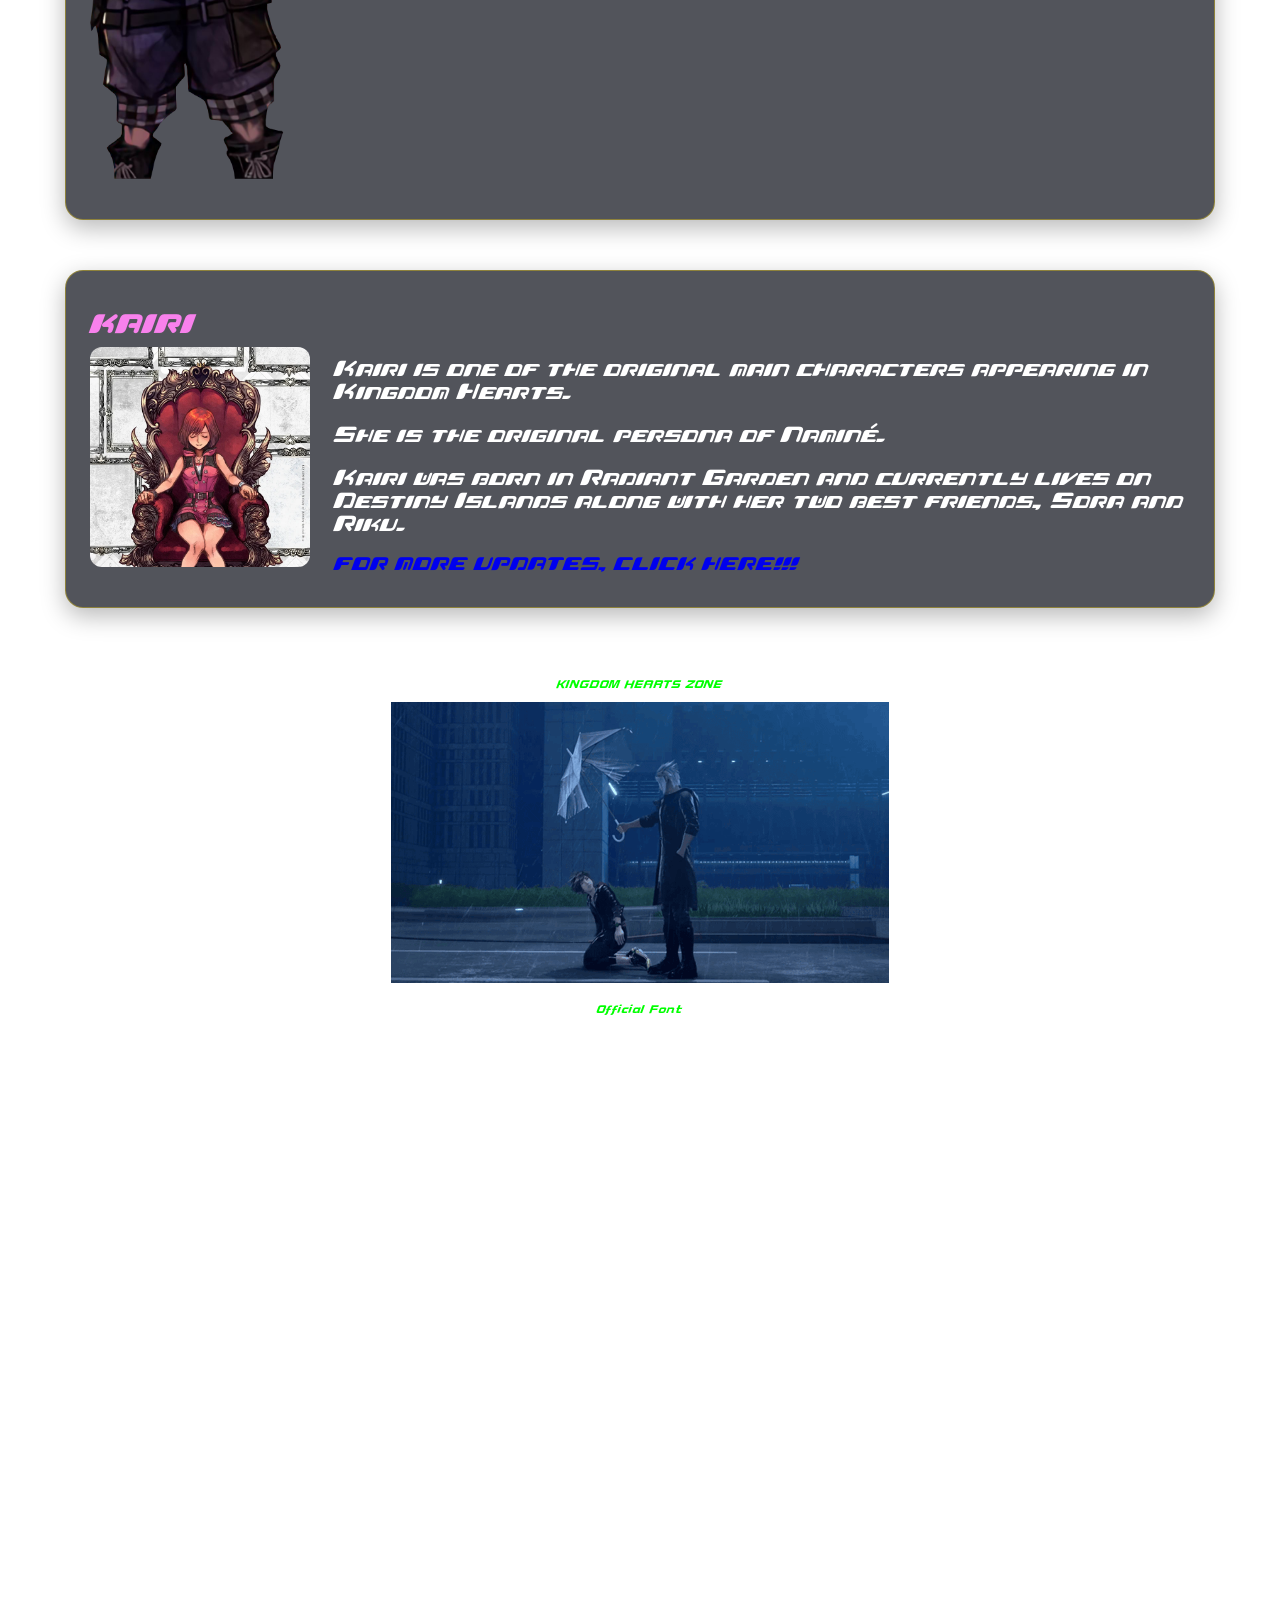
==== commit c6397c7b: "esrcitazione css avanzato 1" ====
--- a/index.html
+++ b/index.html
@@ -30,8 +30,8 @@
    
     <ul> 
 
-     <li><a class="nav-link" href="home.html" title="IF YOU DARE, JUST KEEP MOVING FORWARD">Black Box's Inside</a></li>
-     <li><a class="nav-link" href="home.html" title="IF YOU DARE, JUST KEEP MOVING FORWARD">Darkest Kingdom Hearts's Secret</a></li>
+     <li><a class="nav-link" href="home.html" title="IF YOU DARE, JUST KEEP MOVING FORWARD">Black Box's Inside!!!</a></li>
+     <li><a class="nav-link" href="home.html" title="IF YOU DARE, JUST KEEP MOVING FORWARD">Master of Masters hidden identity!!!</a></li>
 
     </ul>
 
--- a/style.css
+++ b/style.css
@@ -100,20 +100,50 @@
     text-transform: uppercase;
 }
 
-a:active {
-    color: #ffd901;
-    transition: 0.3s;
+body a:hover {
+    border-bottom: 2px solid #ffd901;
 }
 
 nav ul li {
-    margin-bottom: 12px;
+    margin-bottom: 0;
+}
+
+nav {
+    display: flex;
+    align-items: center;
+}
+
+nav img {
+    margin-left: auto;
+    order: 2;
+}
+
+nav ul {
+    display: flex;
+    align-items: space-between;
+    flex-direction: row-reverse;
+    gap: 12px;
+    order: 1;
+}
+
+header {
+    display: flex;
+    justify-content: center;
+    align-items: center;
 }
 
 nav a.nav-link {
+    padding: 0 20px;
+    display: flex;
+    flex-wrap: wrap;
+    justify-content: center;
+    gap: 20px;
     display: block;
     padding: 8px 12px;
     border-radius: 8px;
+    flex: 1 1 300px;
     color: #fff;
+    box-sizing: border-box;
     background: transparent;
 }
 
@@ -197,4 +227,34 @@
     article p {
         text-align: center;
     }
-}+}
+
+footer a {
+    display: block;
+    padding: 8px 12px;
+    border-radius: 8px;
+    color: #fff;
+    background: transparent;
+}
+
+footer li:hover a,
+footer li:focus-within a {
+    color: #ffd901 !important;
+    background-color: #cc1c1c !important;
+    transition: 0.3s;
+}
+
+footer {
+    display: flex;
+    flex-direction: column;
+    align-items: center;
+    text-align: center;
+}
+
+footer ul {
+    display: flex;
+    flex-wrap: wrap;
+    justify-content: center;
+    gap: 12px;
+}
+
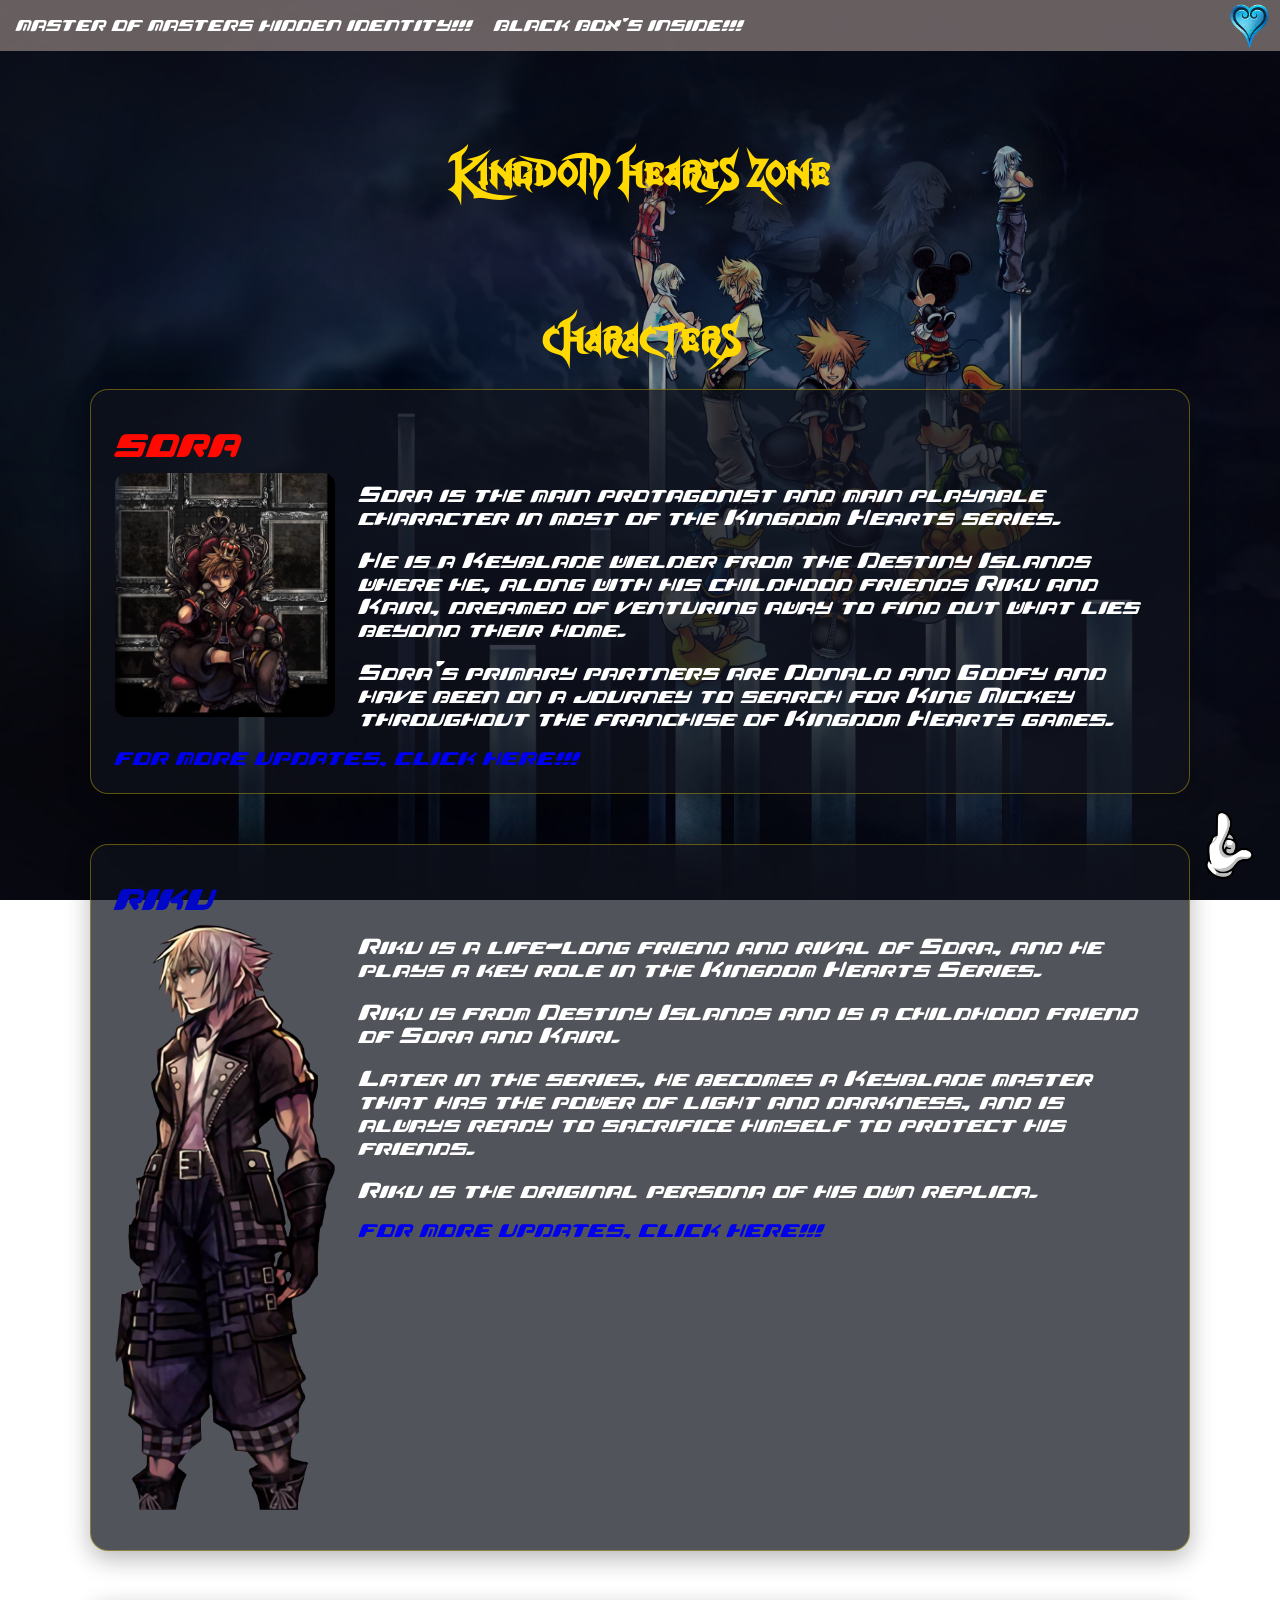
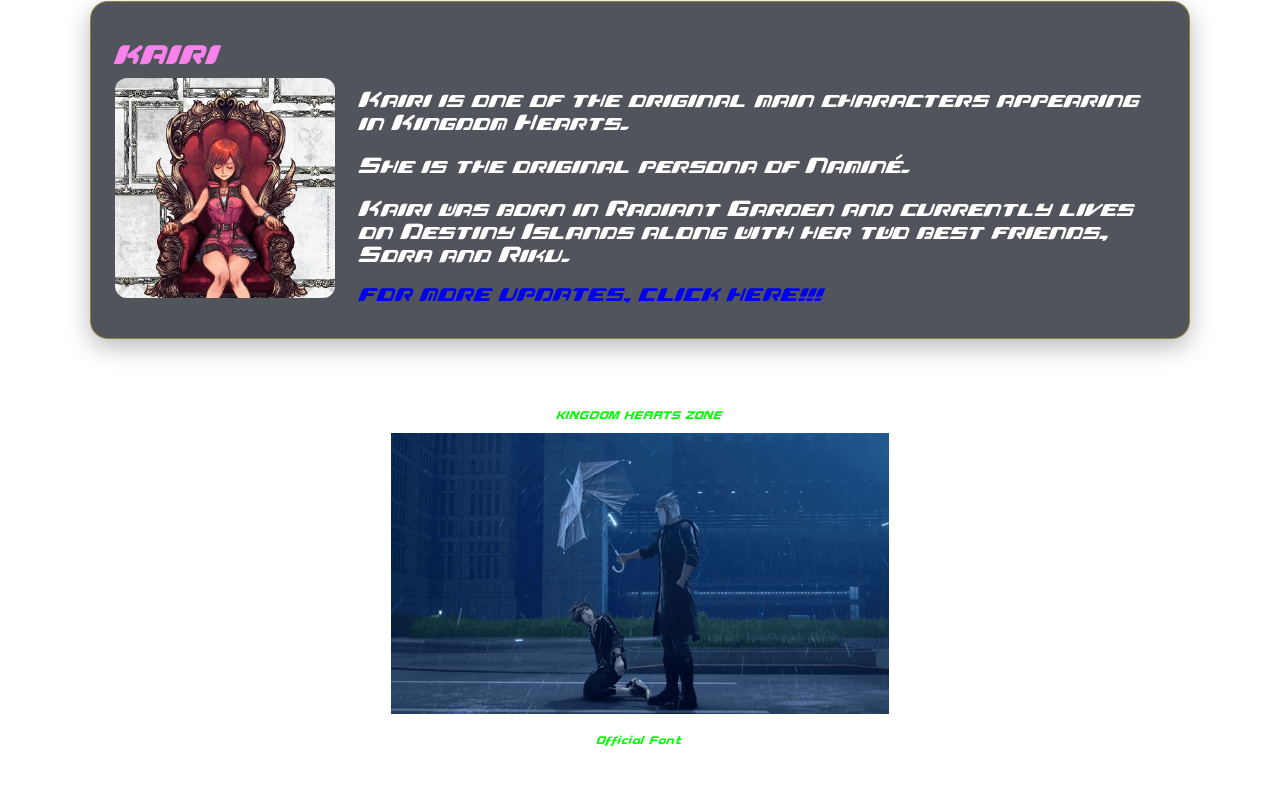
==== commit da90e90f: "css avanzato 2" ====
--- a/index.html
+++ b/index.html
@@ -16,17 +16,11 @@
 
 </head> 
 
-<body>
+<body id="top">
 
- <header>
-
-   <h1><strong>Kingdom Hearts Zone</strong></h1>
-
- </header>
-  
   <nav>
   
-   <img src="./media/logo.webp" alt="Kingdom Hearts Zone Logo" title="One Sky one Destiny">
+   <img src="./media/logo.png" alt="Kingdom Hearts Zone Logo" title="One Sky one Destiny">
    
     <ul> 
 
@@ -36,6 +30,12 @@
     </ul>
 
   </nav>
+
+ <header>
+
+   <h1><strong>Kingdom Hearts Zone</strong></h1>
+
+ </header>
 
    <main>
 
@@ -113,6 +113,10 @@
 
   </footer>
 
+  <a class="top-link" href="#top" title="Torna in alto">
+    <img src="./media/hand.png" alt="Torna in alto">
+  </a>
+
 </body>
 
 </html
--- a/style.css
+++ b/style.css
@@ -1,7 +1,14 @@
 
 html, body {
-    height: 300%;
     margin:0;
+}
+
+html {
+    scroll-behavior: smooth;
+}
+
+* {
+    box-sizing: border-box;
 }
 
 @font-face {
@@ -111,10 +118,19 @@
 nav {
     display: flex;
     align-items: center;
+    position: sticky;
+    top: 0;
+    width: 100%;
+    padding: 3px 8px;
+    box-sizing: border-box;
+    z-index: 1000;
+    background-color: rgba(120, 110, 110, 0.85);
 }
 
 nav img {
     margin-left: auto;
+    width: 45px;
+    height: auto;
     order: 2;
 }
 
@@ -122,7 +138,7 @@
     display: flex;
     align-items: space-between;
     flex-direction: row-reverse;
-    gap: 12px;
+    gap: 6px;
     order: 1;
 }
 
@@ -133,15 +149,13 @@
 }
 
 nav a.nav-link {
-    padding: 0 20px;
     display: flex;
     flex-wrap: wrap;
     justify-content: center;
-    gap: 20px;
-    display: block;
-    padding: 8px 12px;
+    padding: 5px 8px;
     border-radius: 8px;
     flex: 1 1 300px;
+    font-size: 0.85rem;
     color: #fff;
     box-sizing: border-box;
     background: transparent;
@@ -206,6 +220,7 @@
     display: block;
     width: 220px;
     height: auto;
+    max-width: 100%;
     border: none;
     border-radius: 12px;
 }
@@ -258,3 +273,122 @@
     gap: 12px;
 }
 
+.top-link {
+    position: fixed;
+    right: 20px;
+    bottom: 20px;
+    width: 70px;
+    z-index: 2000;
+    border: none;
+}
+
+.top-link:hover {
+    border: none;
+}
+
+.top-link img {
+    display: block;
+    width: 100%;
+    height: auto;
+    transform: rotate(-90deg);
+    transform-origin: center;
+}
+
+@keyframes hand-bounce {
+    0% {
+        transform: translateY(6px);
+    }
+    50% {
+        transform: translateY(-6px);
+    }
+    100% {
+        transform: translateY(6px);
+    }
+}
+
+.top-link:hover {
+    animation: hand-bounce 0.8s ease-in-out infinite;
+}
+
+@media (max-width: 768px) {
+    nav {
+        flex-wrap: wrap;
+    }
+
+    nav img {
+        width: 40px;
+    }
+
+    nav ul {
+        flex: 1;
+        flex-wrap: wrap;
+        gap: 4px;
+    }
+
+    nav a.nav-link {
+        padding: 4px 6px;
+        font-size: 0.75rem;
+    }
+
+    h1, h2 {
+        font-size: 1.7rem;
+    }
+
+    article {
+        padding: 16px;
+    }
+
+    p {
+        font-size: 1rem;
+    }
+}
+
+@media (max-width: 480px) {
+    .top-link {
+        right: 10px;
+        bottom: 10px;
+        width: 55px;
+    }
+
+    nav {
+        align-items: center;
+    }
+
+    nav img {
+        width: 32px;
+    }
+
+    nav ul {
+        flex-direction: column;
+        align-items: stretch;
+    }
+
+    nav a.nav-link {
+        text-align: center;
+        font-size: 0.7rem;
+    }
+
+    h1, h2 {
+        font-size: 1.4rem;
+        margin-top: 70px;
+    }
+
+    section {
+        padding: 0 10px;
+    }
+
+    article {
+        margin-bottom: 30px;
+        padding: 12px;
+    }
+
+    h3, h4, h5 {
+        font-size: 1.3rem;
+    }
+
+    footer ul {
+        flex-direction: column;
+        gap: 4px;
+    }
+}
+
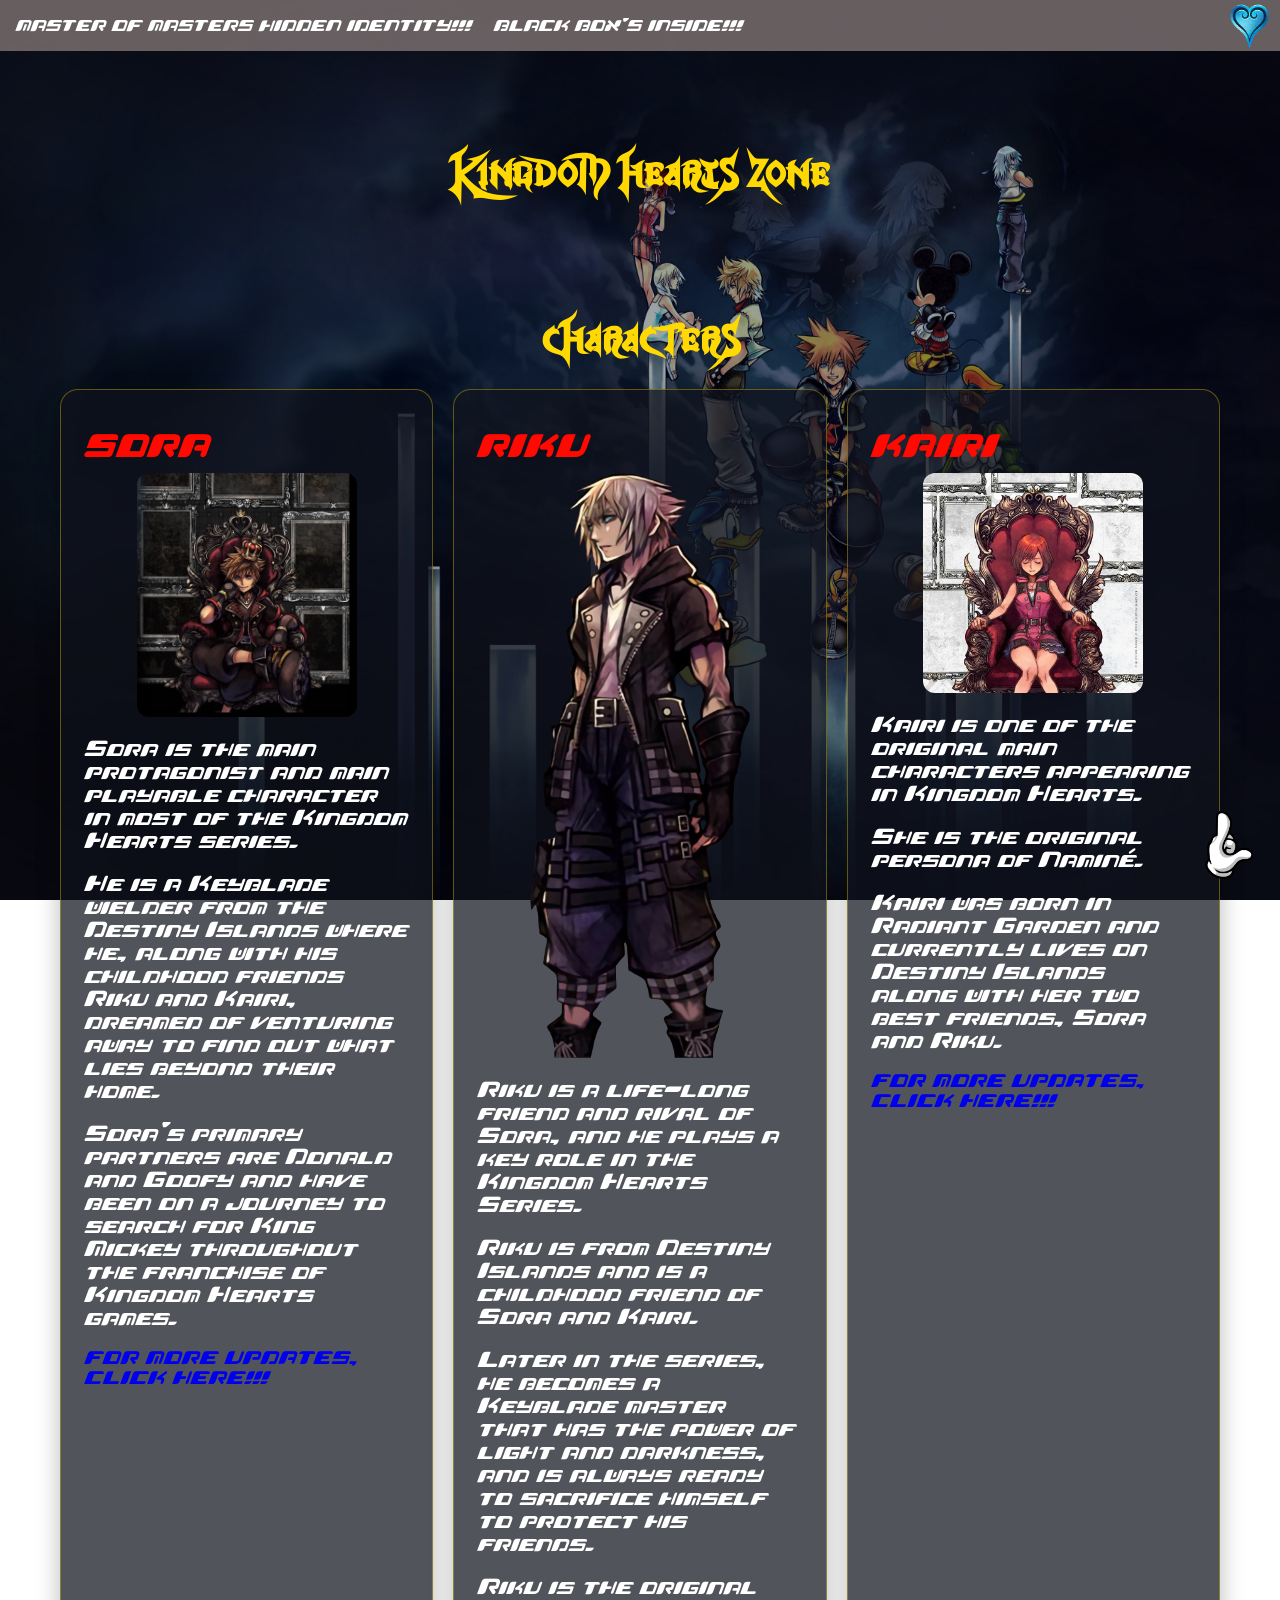
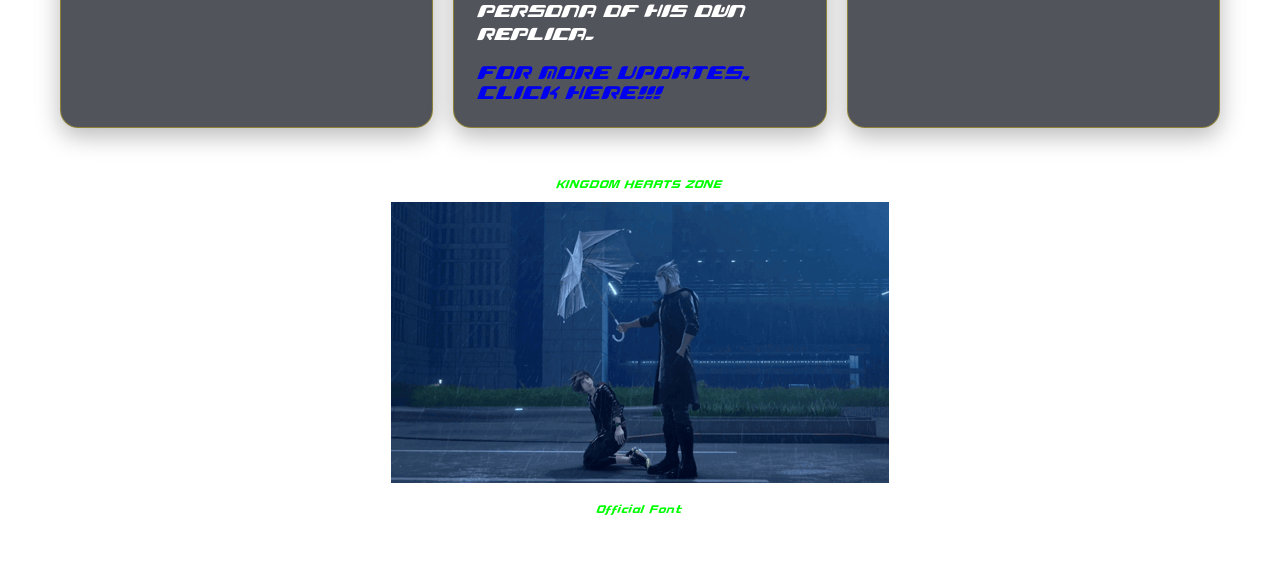
==== commit a8a8af25: "ultima rifinizione" ====
--- a/index.html
+++ b/index.html
@@ -41,8 +41,6 @@
 
      <h2>CHARACTERS</h2> 
 
-   </main>
-
    <section>
     
     <article>
@@ -63,7 +61,7 @@
     
     <article>
 
-     <h4><strong>RIKU</strong></h4>
+     <h3><strong>RIKU</strong></h3>
 
       <a class="img-link" href="https://kingdomhearts.fandom.com/wiki/Riku">
         
@@ -80,7 +78,7 @@
 
     <article>
 
-     <h5><strong>KAIRI</strong></h5>
+     <h3><strong>KAIRI</strong></h3>
 
       <a class="img-link" href="https://kingdomhearts.fandom.com/wiki/Kairi">
         
@@ -95,6 +93,8 @@
     </article>
 
   </section>
+
+  </main>
 
   <footer>
 
@@ -119,4 +119,4 @@
 
 </body>
 
-</html+</html>
--- a/style.css
+++ b/style.css
@@ -58,14 +58,19 @@
 }
 
 section {
+    display: flex;
+    flex-wrap: wrap;
+    justify-content: center;
+    gap: 20px;
     padding: 0 20px;
+    max-width: 1200px;
+    margin: 0 auto;
 }
 
 article {
-    max-width: 1100px;
-    margin: 0 auto 50px;
+    flex: 1 1 300px;
+    margin: 0 0 30px;
     padding: 20px 24px 24px;
-    overflow: hidden;
     background: rgba(16, 18, 28, 0.72);
     border: 1px solid rgba(255, 217, 1, 0.35);
     border-radius: 18px;
@@ -207,8 +212,8 @@
 .img-link:hover,
 .img-link:active,
 .img-link:focus {
-    float: left;
-    margin: 0 24px 16px 0;
+    display: block;
+    margin: 0 0 16px;
     text-decoration: none;
     line-height: 0;
     border: none;
@@ -218,6 +223,7 @@
 
 .img-link img {
     display: block;
+    margin: 0 auto;
     width: 220px;
     height: auto;
     max-width: 100%;
@@ -230,7 +236,6 @@
     .img-link:hover,
     .img-link:active,
     .img-link:focus {
-        float: none;
         display: block;
         margin: 0 0 16px;
     }
